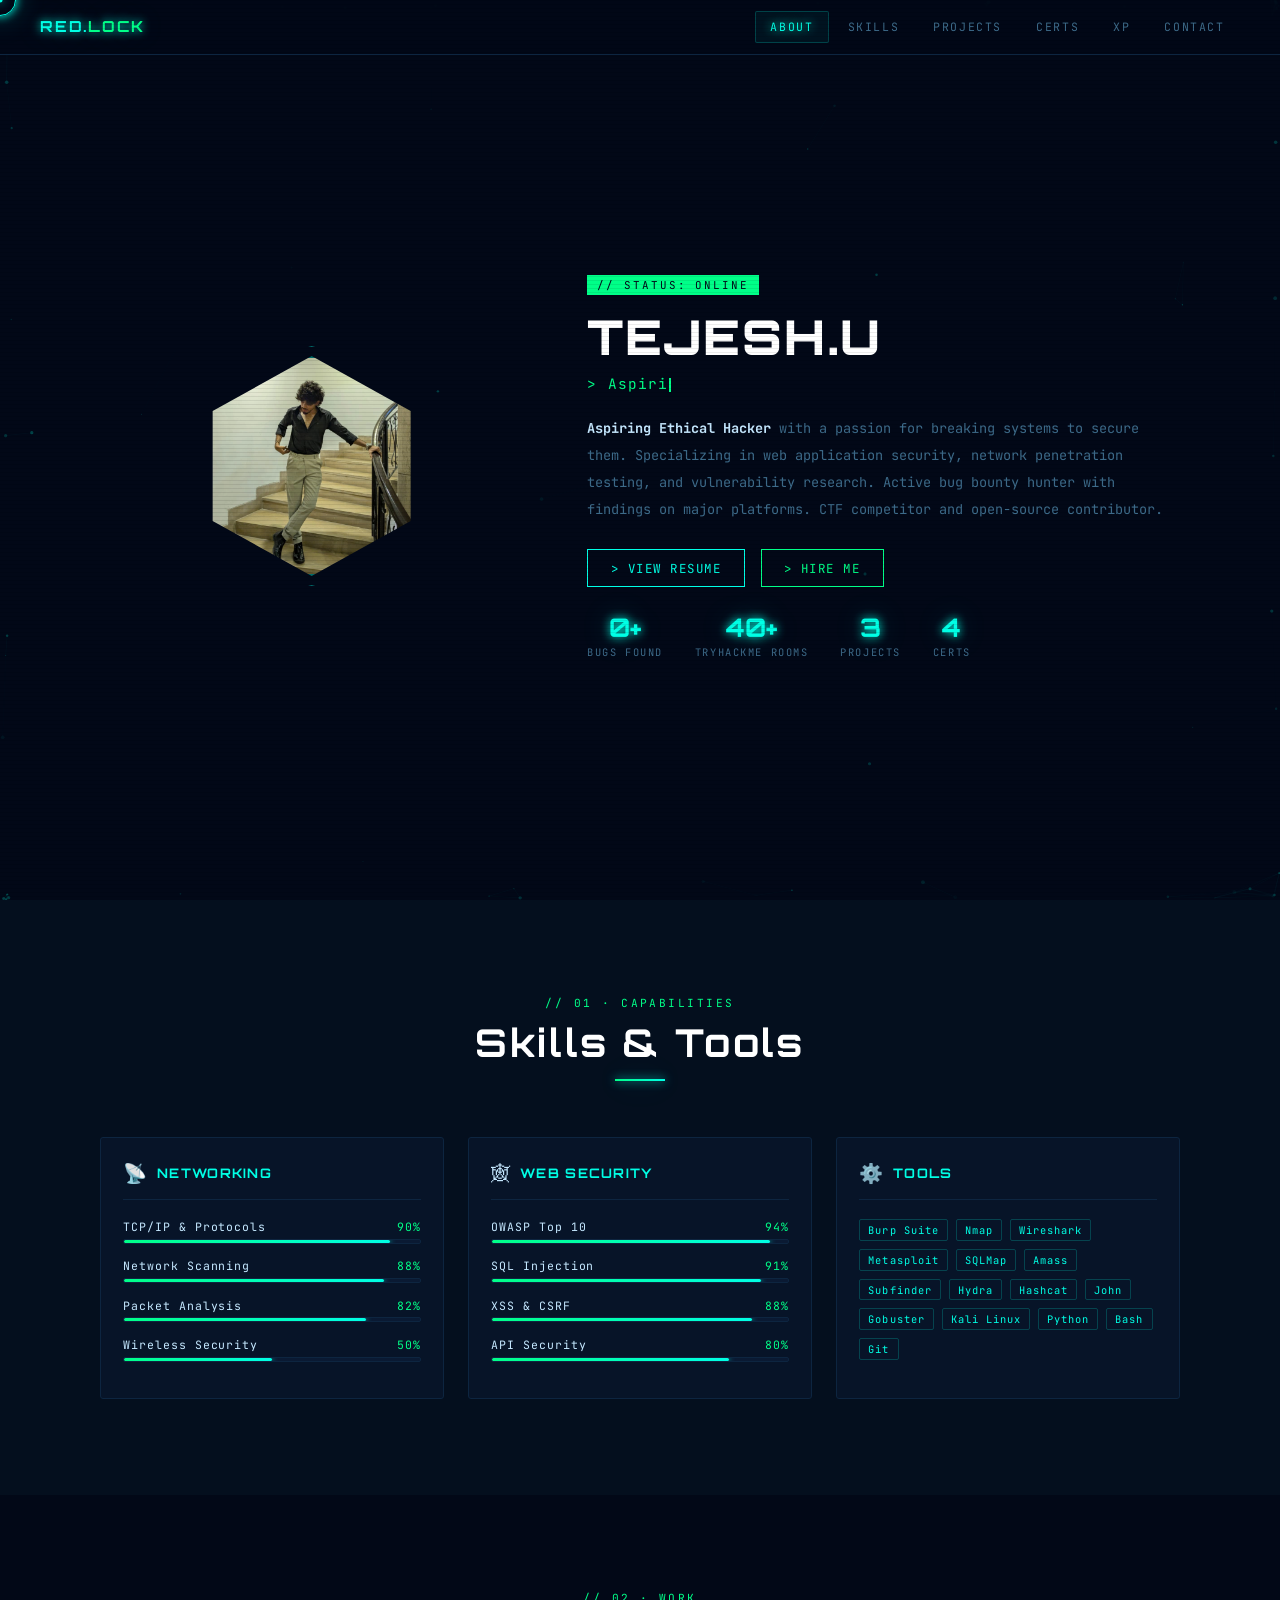
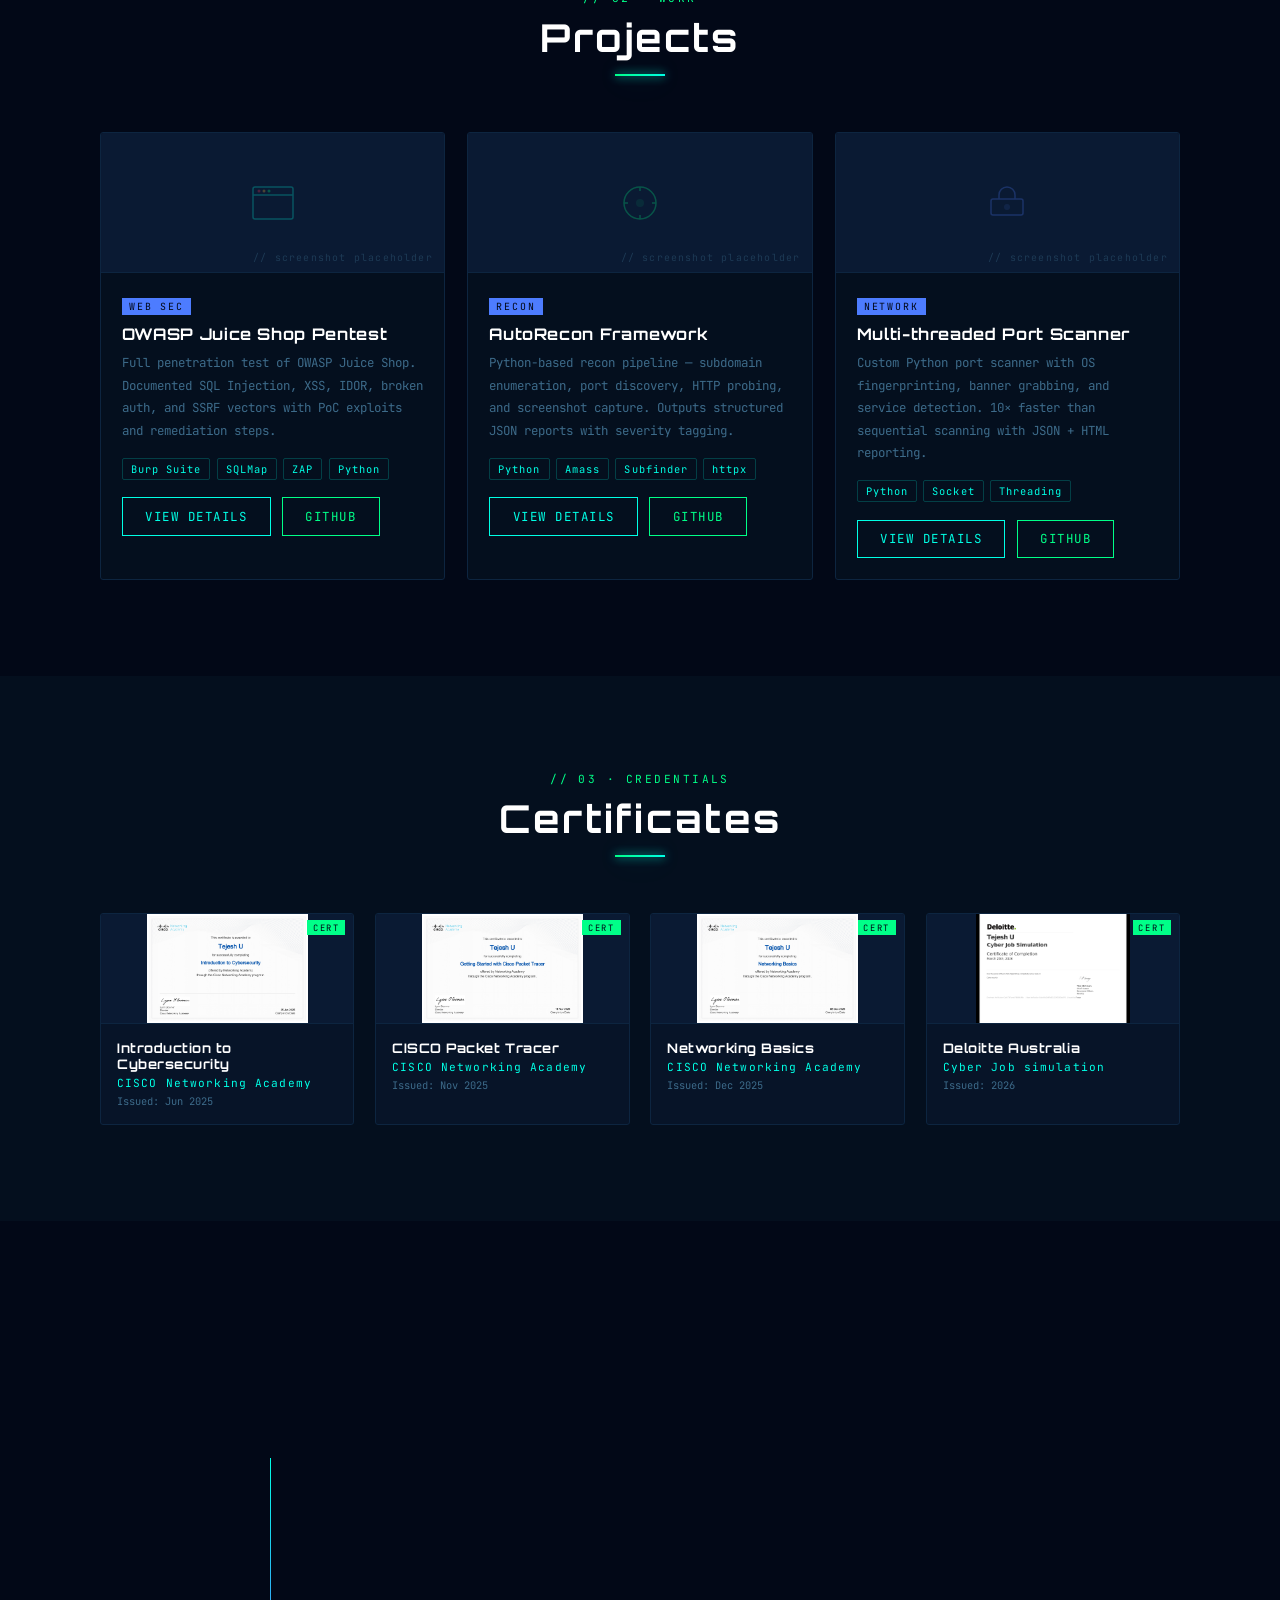
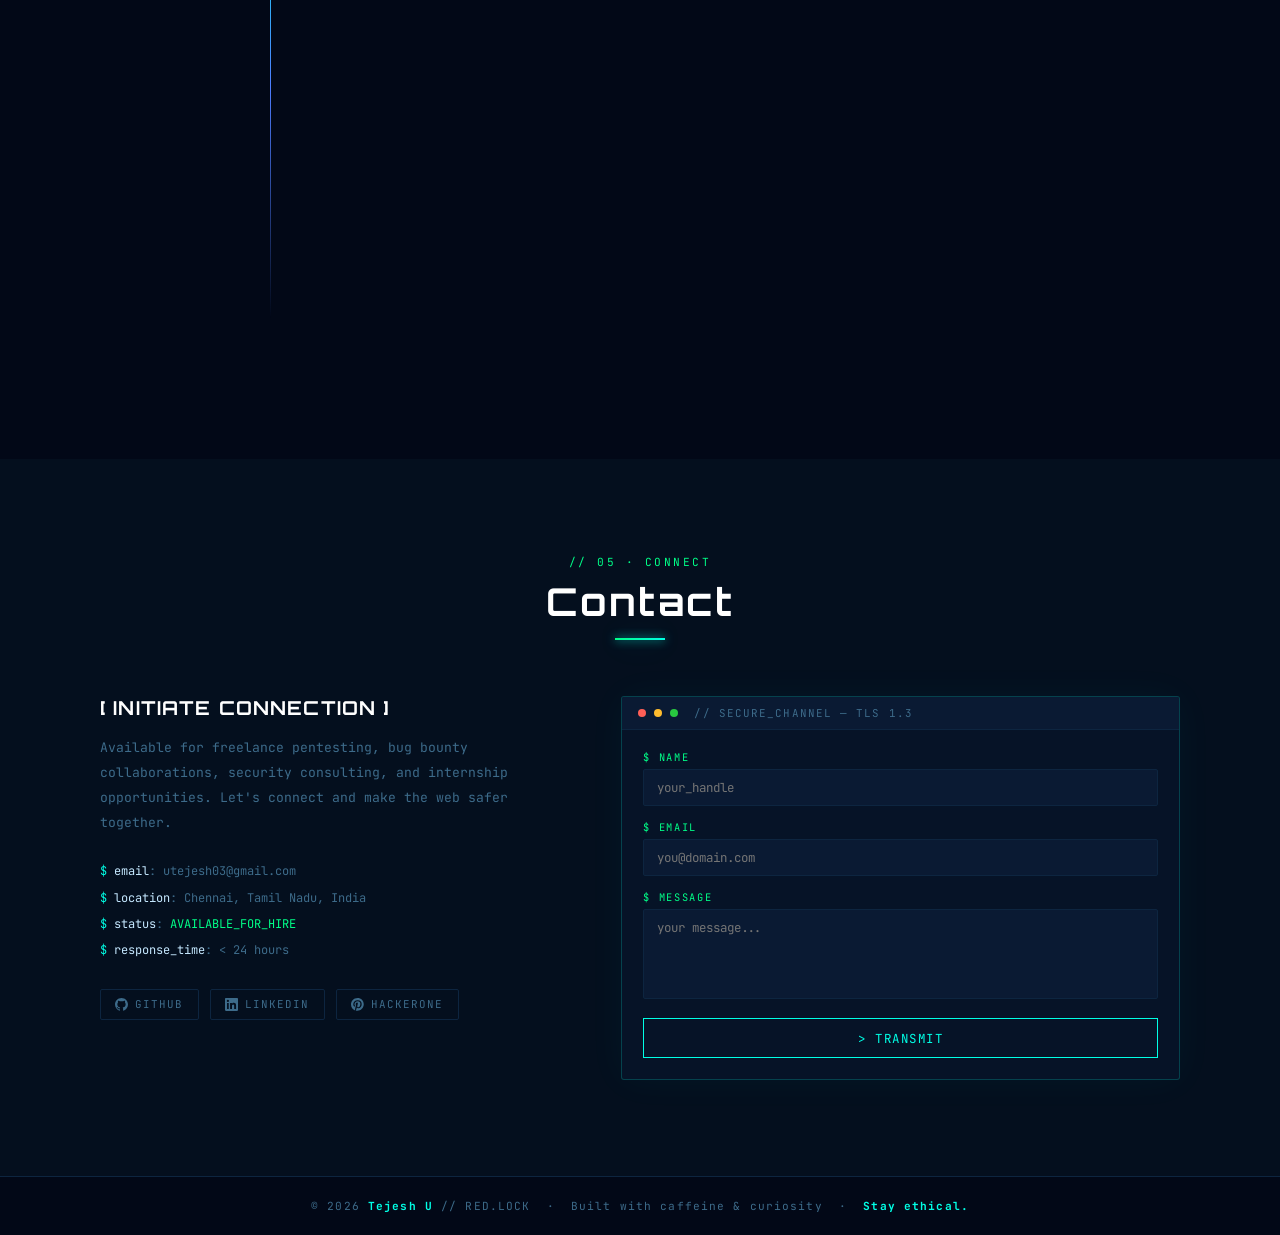
==== index.html @ f6f2e1ef "first commit" ====
<!DOCTYPE html>
<html lang="en">
<head>
<meta charset="UTF-8"/>
<meta name="viewport" content="width=device-width, initial-scale=1.0"/>
<title>RED.LOCK | Portfolio</title>
<link rel="preconnect" href="https://fonts.googleapis.com"/>
<link href="https://fonts.googleapis.com/css2?family=JetBrains+Mono:wght@300;400;500;700&family=Orbitron:wght@400;700;900&display=swap" rel="stylesheet"/>
<!-- Link to external stylesheet -->
<link rel="stylesheet" href="style.css"/>
</head>
<body>

<div id="cursor-ring"></div>
<div id="cursor-dot"></div>


<!-- ─── PARTICLES ─── -->
<canvas id="particles"></canvas>

<!-- ═══════════════════════════════════════════════════════
     NAVBAR
     ═══════════════════════════════════════════════════════ -->
<nav class="navbar" id="navbar">
  <div class="nav-brand">RED.<em>LOCK</em></div>
  <div class="nav-links">
    <a href="#about"      class="nav-a">About</a>
    <a href="#skills"     class="nav-a">Skills</a>
    <a href="#projects"   class="nav-a">Projects</a>
    <a href="#certs"      class="nav-a">Certs</a>
    <a href="#experience" class="nav-a">XP</a>
    <a href="#contact"    class="nav-a">Contact</a>

  </div>
  <button class="hamburger" id="hbg" aria-label="Menu">
    <span></span><span></span><span></span>
  </button>
</nav>
<div class="mobile-nav" id="mob-nav">
  <a href="#about"        onclick="closeMob()">About</a>
  <a href="#skills"       onclick="closeMob()">Skills</a>
  <a href="#projects"     onclick="closeMob()">Projects</a>
  <a href="#certs"        onclick="closeMob()">Certs</a>
  <a href="#experience"   onclick="closeMob()">Experience</a>
  <a href="#contact"      onclick="closeMob()">Contact</a>

</div>

<!-- ═══════════════════════════════════════════════════════
     ABOUT / HERO
     ═══════════════════════════════════════════════════════ -->
<section id="about">
  <div class="container">
    <div class="about-wrap">

      <!-- Profile image -->
      <div class="profile-shell reveal">
        <div class="profile-ring"></div>
        <div class="profile-hex">
          <img src="profile.webp" alt="Profile Image" class="profile-img">
          <svg viewBox="0 0 100 100" fill="none">
            <circle cx="50" cy="34" r="20" fill="#00ffe5" opacity=".2"/>
            <ellipse cx="50" cy="78" rx="30" ry="14" fill="#00ffe5" opacity=".12"/>
            <circle cx="50" cy="34" r="14" fill="#00ffe5" opacity=".3"/>
          </svg>
        </div>
      </div>

      <!-- Text -->
      <div class="about-text reveal" style="transition-delay:.15s">
        <span class="badge">// STATUS: ONLINE</span>
        <h1>TEJESH.U<br/><span class="c"></span></h1>

        <!-- Typing animation -->
        <div class="about-typed">
          &gt;&nbsp;<span id="atyped"></span><span class="typed-cur"></span>
        </div>

        <p class="about-bio">
          <strong>Aspiring Ethical Hacker</strong> with a passion for breaking systems to secure them.
          Specializing in web application security, network penetration testing, and vulnerability research.
          Active bug bounty hunter with findings on major platforms. CTF competitor and open-source contributor.
        </p>

        <div class="about-actions">
         <a href="resume.html"  class="gbtn"><span>&gt; View Resume</span></a>
          <a href="#contact"  class="gbtn g"><span>&gt; Hire Me</span></a>
        </div>

        <div class="stat-row">
          <div class="stat">
            <span class="stat-num">0+</span>
            <span class="stat-lbl">Bugs Found</span>
          </div>
          <div class="stat">
            <span class="stat-num">40+</span>
            <span class="stat-lbl">Tryhackme Rooms</span>
          </div>
          <div class="stat">
            <span class="stat-num">3</span>
            <span class="stat-lbl">Projects</span>
          </div>
          <div class="stat">
            <span class="stat-num">4</span>
            <span class="stat-lbl">Certs</span>
          </div>
        </div>
      </div>

    </div>
  </div>
</section>

<!-- ═══════════════════════════════════════════════════════
     SKILLS
     ═══════════════════════════════════════════════════════ -->
<section id="skills">
  <div class="container">
    <div class="sh reveal">
      <span class="sh-tag">// 01 · capabilities</span>
      <h2 class="sh-title">Skills & Tools</h2>
      <div class="sh-line"></div>
    </div>

    <div class="skills-layout">

      <!-- Networking -->
      <div class="skill-group reveal">
        <div class="sg-head">
          <span class="sg-icon">📡</span>
          <span class="sg-title">Networking</span>
        </div>
        <div class="skill-item">
          <div class="skill-top"><span>TCP/IP & Protocols</span><span>90%</span></div>
          <div class="skill-track"><div class="skill-fill" data-w="90"></div></div>
        </div>
        <div class="skill-item">
          <div class="skill-top"><span>Network Scanning</span><span>88%</span></div>
          <div class="skill-track"><div class="skill-fill" data-w="88"></div></div>
        </div>
        <div class="skill-item">
          <div class="skill-top"><span>Packet Analysis</span><span>82%</span></div>
          <div class="skill-track"><div class="skill-fill" data-w="82"></div></div>
        </div>
        <div class="skill-item">
          <div class="skill-top"><span>Wireless Security</span><span>50%</span></div>
          <div class="skill-track"><div class="skill-fill" data-w="50"></div></div>
        </div>
      </div>

      <!-- Web Security -->
      <div class="skill-group reveal" style="transition-delay:.1s">
        <div class="sg-head">
          <span class="sg-icon">🕸</span>
          <span class="sg-title">Web Security</span>
        </div>
        <div class="skill-item">
          <div class="skill-top"><span>OWASP Top 10</span><span>94%</span></div>
          <div class="skill-track"><div class="skill-fill" data-w="94"></div></div>
        </div>
        <div class="skill-item">
          <div class="skill-top"><span>SQL Injection</span><span>91%</span></div>
          <div class="skill-track"><div class="skill-fill" data-w="91"></div></div>
        </div>
        <div class="skill-item">
          <div class="skill-top"><span>XSS & CSRF</span><span>88%</span></div>
          <div class="skill-track"><div class="skill-fill" data-w="88"></div></div>
        </div>
        <div class="skill-item">
          <div class="skill-top"><span>API Security</span><span>80%</span></div>
          <div class="skill-track"><div class="skill-fill" data-w="80"></div></div>
        </div>
      </div>

      <!-- Tools -->
      <div class="skill-group reveal" style="transition-delay:.2s">
        <div class="sg-head">
          <span class="sg-icon">⚙️</span>
          <span class="sg-title">Tools</span>
        </div>
        <div class="tool-badges">
          <span class="tb">Burp Suite</span>
          <span class="tb">Nmap</span>
          <span class="tb">Wireshark</span>
          <span class="tb">Metasploit</span>
          <span class="tb">SQLMap</span>
          <span class="tb">Amass</span>
          <span class="tb">Subfinder</span>
          <span class="tb">Hydra</span>
          <span class="tb">Hashcat</span>
          <span class="tb">John</span>
          <span class="tb">Gobuster</span>
          <span class="tb">Kali Linux</span>
          <span class="tb">Python</span>
          <span class="tb">Bash</span>
          <span class="tb">Git</span>
        </div>
      </div>

    </div>
  </div>
</section>

<!-- ═══════════════════════════════════════════════════════
     PROJECTS
     ═══════════════════════════════════════════════════════ -->
<section id="projects">
  <div class="container">
    <div class="sh reveal">
      <span class="sh-tag">// 02 · work</span>
      <h2 class="sh-title">Projects</h2>
      <div class="sh-line"></div>
    </div>

    <div class="proj-grid">

      <div class="proj-card reveal">
        <div class="proj-thumb">
          <svg viewBox="0 0 48 48" fill="none"><rect x="4" y="8" width="40" height="32" rx="2" stroke="#00ffe5" stroke-width="1.5"/><path d="M4 16h40" stroke="#00ffe5" stroke-width="1.5"/><circle cx="10" cy="12" r="1.5" fill="#ff3b5c"/><circle cx="15" cy="12" r="1.5" fill="#ffc23e"/><circle cx="20" cy="12" r="1.5" fill="#00ff88"/></svg>
          <span class="proj-thumb-label">// screenshot placeholder</span>
        </div>
        <div class="proj-body">
          <span class="proj-cat">Web Sec</span>
          <div class="proj-name">OWASP Juice Shop Pentest</div>
          <div class="proj-desc">Full penetration test of OWASP Juice Shop. Documented SQL Injection, XSS, IDOR, broken auth, and SSRF vectors with PoC exploits and remediation steps.</div>
          <div class="proj-tools">
            <span class="tb">Burp Suite</span><span class="tb">SQLMap</span>
            <span class="tb">ZAP</span><span class="tb">Python</span>
          </div>
          <div class="proj-foot">
            <a href="#" class="gbtn"><span>View Details</span></a>
            <a href="#" class="gbtn g"><span>GitHub</span></a>
          </div>
        </div>
      </div>

      <div class="proj-card reveal" style="transition-delay:.1s">
        <div class="proj-thumb">
          <svg viewBox="0 0 48 48" fill="none"><circle cx="24" cy="24" r="16" stroke="#00ff88" stroke-width="1.5"/><path d="M24 8v4M24 36v4M8 24h4M36 24h4" stroke="#00ff88" stroke-width="1.5"/><circle cx="24" cy="24" r="4" fill="#00ff88" opacity=".3"/></svg>
          <span class="proj-thumb-label">// screenshot placeholder</span>
        </div>
        <div class="proj-body">
          <span class="proj-cat">Recon</span>
          <div class="proj-name">AutoRecon Framework</div>
          <div class="proj-desc">Python-based recon pipeline — subdomain enumeration, port discovery, HTTP probing, and screenshot capture. Outputs structured JSON reports with severity tagging.</div>
          <div class="proj-tools">
            <span class="tb">Python</span><span class="tb">Amass</span>
            <span class="tb">Subfinder</span><span class="tb">httpx</span>
          </div>
          <div class="proj-foot">
            <a href="#" class="gbtn"><span>View Details</span></a>
            <a href="#" class="gbtn g"><span>GitHub</span></a>
          </div>
        </div>
      </div>

      <div class="proj-card reveal" style="transition-delay:.2s">
        <div class="proj-thumb">
          <svg viewBox="0 0 48 48" fill="none"><rect x="8" y="20" width="32" height="16" rx="2" stroke="#4d7cff" stroke-width="1.5"/><path d="M16 20v-4a8 8 0 0116 0v4" stroke="#4d7cff" stroke-width="1.5"/><circle cx="24" cy="28" r="3" fill="#4d7cff" opacity=".4"/></svg>
          <span class="proj-thumb-label">// screenshot placeholder</span>
        </div>
        <div class="proj-body">
          <span class="proj-cat">Network</span>
          <div class="proj-name">Multi-threaded Port Scanner</div>
          <div class="proj-desc">Custom Python port scanner with OS fingerprinting, banner grabbing, and service detection. 10× faster than sequential scanning with JSON + HTML reporting.</div>
          <div class="proj-tools">
            <span class="tb">Python</span><span class="tb">Socket</span>
            <span class="tb">Threading</span>
          </div>
          <div class="proj-foot">
            <a href="#" class="gbtn"><span>View Details</span></a>
            <a href="#" class="gbtn g"><span>GitHub</span></a>
          </div>
        </div>
      </div>

      

    </div>
  </div>
</section>

<!-- ═══════════════════════════════════════════════════════
     CERTIFICATES
     ═══════════════════════════════════════════════════════ -->
<section id="certs">
  <div class="container">
    <div class="sh reveal">
      <span class="sh-tag">// 03 · credentials</span>
      <h2 class="sh-title">Certificates</h2>
      <div class="sh-line"></div>
    </div>

    <div class="cert-grid">

      <div class="cert-card reveal"  onclick="openCert('cybersecurity.jpg')">
        <div class="cert-img">
            <img src="cybersecurity.jpg" alt="Introduction to Cybersecurity Certificate">
        </div>
        <div class="cert-body">
          <div class="cert-title">Introduction to Cybersecurity</div>
          <div class="cert-issuer">CISCO Networking Academy</div>
          <div class="cert-date">Issued: Jun 2025 </div>
        </div>
      </div>

      <div class="cert-card reveal" style="transition-delay:.2s" onclick="openCert('packetracer.jpg')">
        <div class="cert-img">
            <img src="packetracer.jpg" alt="Cisco packet tracer certificate">
        </div>
        <div class="cert-body">
          <div class="cert-title">CISCO Packet Tracer</div>
          <div class="cert-issuer">CISCO Networking Academy</div>
          <div class="cert-date">Issued: Nov 2025 </div>
        </div>
      </div>

       <div class="cert-card reveal" style="transition-delay:.1s"onclick="openCert('networking-basics.jpg')">
        <div class="cert-img">
        <img src="networking-basics.jpg" alt="Networking Basics Certificate">
        </div>
        <div class="cert-body">
          <div class="cert-title">Networking Basics</div>
          <div class="cert-issuer">CISCO Networking Academy</div>
          <div class="cert-date">Issued: Dec 2025</div>
        </div>
      </div>

      <div class="cert-card reveal" style="transition-delay:.3s" onclick="openCert('deloitte.jpg')">
        <div class="cert-img">
            <img src="deloitte.jpg" alt="Deloitte Australia Certificate">
        </div>
        <div class="cert-body">
          <div class="cert-title">Deloitte Australia</div>
          <div class="cert-issuer">Cyber Job simulation</div>
          <div class="cert-date">Issued: 2026 </div>
        </div>
      </div>

    </div>
  </div>
</section>

<!-- ═══════════════════════════════════════════════════════
     EXPERIENCE
     ═══════════════════════════════════════════════════════ -->
<section id="experience">
  <div class="container">
    <div class="sh reveal">
      <span class="sh-tag">// 04 · history</span>
      <h2 class="sh-title">Experience</h2>
      <div class="sh-line"></div>
    </div>

    <div class="tl">

      
      <div class="tl-item reveal" style="transition-delay:.1s">
        <div class="tl-dot g"></div>
        <div class="tl-meta">
          <span class="tl-date">JUN 2023 — DEC 2023</span>
          <span class="tl-type">Internship</span>
        </div>
        <div class="tl-role">Ethical Hacking Intern</div>
        <span class="tl-org">Edu tantr, Bangalore|Remote </span>
        <div class="tl-desc">Worked with tools like Nmap for network scanning and enumeration. Developed understanding of cybersecurity concepts including vulnerabilities and system security practices.</div>
      </div>

      <div class="tl-item reveal" style="transition-delay:.2s">
        <div class="tl-dot b"></div>
        <div class="tl-meta">
          <span class="tl-type">CTF</span>
        </div>
        <div class="tl-role">CTF consistently </div>
        <span class="tl-org">Pico CTF</span>
        <div class="tl-desc">Completing categories like Web exploitation, Cryptography, Forensics </div>
      </div>


      <div class="tl-item reveal" style="transition-delay:.4s">
        <div class="tl-dot g"></div>
        <div class="tl-meta">
          <span class="tl-type">Tryhackme </span>
        </div>
        <div class="tl-role">Tryhackme Top 15%</div>
        <span class="tl-org">Security Research Lab</span>
        <div class="tl-desc">Practiced tools and techniques such as network scanning, enumeration, and basic web exploitation. Strengthened problem-solving skills through consistent CTF-style challenges and guided learning paths.”</div>
      </div>

    </div>
  </div>
</section>

<!-- ═══════════════════════════════════════════════════════
     CONTACT
     ═══════════════════════════════════════════════════════ -->
<section id="contact">
  <div class="container">
    <div class="sh reveal">
      <span class="sh-tag">// 05 · connect</span>
      <h2 class="sh-title">Contact</h2>
      <div class="sh-line"></div>
    </div>

    <div class="contact-wrap">

      <div class="contact-left reveal">
        <h3>[ INITIATE CONNECTION ]</h3>
        <p>Available for freelance pentesting, bug bounty collaborations, security consulting, and internship opportunities. Let's connect and make the web safer together.</p>

        <div class="contact-meta">
          <span class="k">$</span> <span class="v">email</span>: utejesh03@gmail.com<br/>
          <span class="k">$</span> <span class="v">location</span>: Chennai, Tamil Nadu, India<br/>
          <span class="k">$</span> <span class="v">status</span>: <span style="color:var(--neon2)">AVAILABLE_FOR_HIRE</span><br/>
          <span class="k">$</span> <span class="v">response_time</span>: &lt; 24 hours
        </div>
        
        <div class="social-row">
          <a href="https://github.com/Tejeshu12-08" class="social-btn">
            <svg viewBox="0 0 24 24"><path d="M12 0C5.37 0 0 5.37 0 12c0 5.3 3.44 9.8 8.2 11.38.6.11.82-.26.82-.58 0-.28-.01-1.03-.02-2.03-3.34.73-4.04-1.61-4.04-1.61-.55-1.4-1.34-1.77-1.34-1.77-1.09-.75.08-.73.08-.73 1.2.08 1.84 1.24 1.84 1.24 1.07 1.83 2.8 1.3 3.49 1 .1-.78.42-1.31.76-1.61-2.67-.3-5.47-1.33-5.47-5.93 0-1.31.47-2.38 1.24-3.22-.12-.3-.54-1.52.12-3.18 0 0 1.01-.32 3.3 1.23a11.5 11.5 0 013-.4c1.02.01 2.04.14 3 .4 2.28-1.55 3.29-1.23 3.29-1.23.66 1.66.24 2.88.12 3.18.77.84 1.24 1.91 1.24 3.22 0 4.61-2.81 5.63-5.48 5.92.43.37.81 1.1.81 2.22 0 1.6-.01 2.9-.01 3.29 0 .32.21.7.82.58C20.56 21.8 24 17.3 24 12c0-6.63-5.37-12-12-12z"/></svg>
            GitHub
          </a>
          <a href="https://www.linkedin.com/in/tejesh-u-12080717vba/" class="social-btn">
            <svg viewBox="0 0 24 24"><path d="M20.45 20.45h-3.55v-5.57c0-1.33-.03-3.04-1.85-3.04-1.85 0-2.13 1.45-2.13 2.94v5.67H9.37V9h3.41v1.56h.05c.47-.9 1.63-1.85 3.35-1.85 3.59 0 4.25 2.36 4.25 5.44v6.3zM5.34 7.43a2.06 2.06 0 110-4.12 2.06 2.06 0 010 4.12zM6.9 20.45H3.8V9h3.1v11.45zM22.22 0H1.77C.79 0 0 .77 0 1.72v20.56C0 23.23.79 24 1.77 24h20.45c.98 0 1.78-.77 1.78-1.72V1.72C24 .77 23.2 0 22.22 0z"/></svg>
            LinkedIn
          </a>
          <a href="#" class="social-btn">
            <svg viewBox="0 0 24 24"><path d="M12 0C5.37 0 0 5.37 0 12c0 5.08 3.16 9.43 7.63 11.19-.11-.93-.2-2.36.04-3.37.22-.92 1.49-6.31 1.49-6.31s-.38-.76-.38-1.89c0-1.77 1.03-3.09 2.3-3.09 1.09 0 1.61.82 1.61 1.8 0 1.1-.7 2.74-1.06 4.26-.3 1.27.63 2.31 1.88 2.31 2.26 0 3.78-2.91 3.78-6.35 0-2.62-1.77-4.58-4.97-4.58-3.62 0-5.88 2.7-5.88 5.72 0 1.04.3 1.77.77 2.33.22.26.25.36.17.66-.06.21-.18.73-.24.93-.08.3-.31.4-.57.29-1.61-.66-2.36-2.43-2.36-4.41 0-3.27 2.76-7.2 8.25-7.2 4.41 0 7.32 3.2 7.32 6.64 0 4.55-2.52 7.96-6.22 7.96-1.24 0-2.41-.67-2.81-1.42l-.78 2.99c-.24.91-.72 1.82-1.15 2.54.87.26 1.78.4 2.73.4 6.63 0 12-5.37 12-12S18.63 0 12 0z"/></svg>
            HackerOne
          </a>
        </div>
      </div>

      <!-- Contact form -->
      <div class="cf reveal" style="transition-delay:.15s">
        <div class="cf-head">
          <div class="cf-dot" style="background:#ff5f57"></div>
          <div class="cf-dot" style="background:#febc2e"></div>
          <div class="cf-dot" style="background:#28c840"></div>
          <span style="margin-left:.5rem">// SECURE_CHANNEL — TLS 1.3</span>
        </div>
        <form class="cf-body" id="contact-form" action="https://formspree.io/f/xvzdgoaj" method="POST">
          <input type="text" name="_gotcha" style="display:none">
          <div class="cf-group">
            <label class="cf-label">NAME</label>
            <input class="cf-input" type="text" name="name" placeholder="your_handle" required>
          </div>
          <div class="cf-group">
            <label class="cf-label">EMAIL</label>
            <input class="cf-input" type="email" name="email" placeholder="you@domain.com" required>
          </div>
          <div class="cf-group">
            <label class="cf-label">MESSAGE</label>
            <textarea class="cf-area" name="message" placeholder="your message..." required></textarea>
          </div>
         <button class="cf-btn" type="submit">
  <span>&gt; TRANSMIT</span>
</button>
</form>
          </button>
        </div>
      </div>

    </div>
  </div>
</section>
<div id="certModal" class="modal">

  <!-- Close button -->
  <span class="close" onclick="closeCert()">&times;</span>

  <!-- IMAGE instead of iframe -->
  <img id="certImage">

</div>

<!-- ═══════════════════════════════════════════════════════
     FOOTER
     ═══════════════════════════════════════════════════════ -->
<footer>
  <p>&copy; <span id="yr"></span> <strong>Tejesh U</strong> // RED.LOCK &nbsp;·&nbsp; Built with caffeine &amp; curiosity &nbsp;·&nbsp; <strong>Stay ethical.</strong></p>
</footer>

<a href="#about" class="btt" id="btt" aria-label="Back to top">↑</a>

<!-- ═══════════════════════════════════════════════════════
     SCRIPTS
     ═══════════════════════════════════════════════════════ -->
<script>


const form = document.getElementById("contact-form");
const btn = document.querySelector(".cf-btn span");

form.addEventListener("submit", async (e) => {
  e.preventDefault();

  btn.textContent = "> SENDING...";

  const data = new FormData(form);

  const res = await fetch(form.action, {
    method: "POST",
    body: data,
    headers: { "Accept": "application/json" }
  });

  if (res.ok) {
    btn.textContent = "> DELIVERED ✓";
    form.reset();

    setTimeout(() => {
      btn.textContent = "> TRANSMIT";
    }, 2000);
  } else {
    btn.textContent = "> ERROR!";
  }
});


  window.onclick = function(e) {
  let modal = document.getElementById("certModal");

  if (e.target === modal) {
    closeCert();
  }
}
function openCert(file) {
  document.getElementById("certModal").style.display = "block";
  document.getElementById("certImage").src = file;
}

function closeCert() {
  document.getElementById("certModal").style.display = "none";
  document.getElementById("certImage").src = "";
}


/* ───────────────────────────────────────────────────────
   CUSTOM CURSOR
   ─────────────────────────────────────────────────────── */
(function(){
  const ring = document.getElementById('cursor-ring');
  const dot  = document.getElementById('cursor-dot');
  let rx=0,ry=0,mx=0,my=0;

  document.addEventListener('mousemove',e=>{ mx=e.clientX; my=e.clientY;
    dot.style.left=mx+'px'; dot.style.top=my+'px';
  });

  function lerp(a,b,t){ return a+(b-a)*t }
  function loop(){
    rx=lerp(rx,mx,0.12); ry=lerp(ry,my,0.12);
    ring.style.left=rx+'px'; ring.style.top=ry+'px';
    requestAnimationFrame(loop);
  }
  loop();

  document.querySelectorAll('a,button,.proj-card,.skill-group,.tool-card,.cert-card').forEach(el=>{
    el.addEventListener('mouseenter',()=>document.body.classList.add('cursor-hover'));
    el.addEventListener('mouseleave',()=>document.body.classList.remove('cursor-hover'));
  });
})();

/* ───────────────────────────────────────────────────────
   PARTICLES CANVAS
   ─────────────────────────────────────────────────────── */
(function(){
  const c   = document.getElementById('particles');
  const ctx = c.getContext('2d');
  let W,H,pts=[];

  function resize(){ W=c.width=innerWidth; H=c.height=innerHeight; }
  resize(); window.addEventListener('resize',resize);

  for(let i=0;i<80;i++){
    pts.push({
      x:Math.random()*2000, y:Math.random()*2000,
      vx:(Math.random()-.5)*.3, vy:(Math.random()-.5)*.3,
      r:Math.random()*1.5+.5,
      a:Math.random()
    });
  }

  function draw(){
    ctx.clearRect(0,0,W,H);
    pts.forEach(p=>{
      p.x+=p.vx; p.y+=p.vy;
      if(p.x<0)p.x=W; if(p.x>W)p.x=0;
      if(p.y<0)p.y=H; if(p.y>H)p.y=0;
      ctx.beginPath();
      ctx.arc(p.x,p.y,p.r,0,Math.PI*2);
      ctx.fillStyle=`rgba(0,255,229,${p.a*.5})`;
      ctx.fill();
    });
    // connect nearby particles
    for(let i=0;i<pts.length;i++){
      for(let j=i+1;j<pts.length;j++){
        const dx=pts[i].x-pts[j].x, dy=pts[i].y-pts[j].y;
        const d=Math.sqrt(dx*dx+dy*dy);
        if(d<120){
          ctx.beginPath();
          ctx.moveTo(pts[i].x,pts[i].y);
          ctx.lineTo(pts[j].x,pts[j].y);
          ctx.strokeStyle=`rgba(0,255,229,${(.12*(1-d/120))})`;
          ctx.lineWidth=.5;
          ctx.stroke();
        }
      }
    }
    requestAnimationFrame(draw);
  }
  draw();
})();

/* ───────────────────────────────────────────────────────
   ABOUT TYPING ANIMATION
   ─────────────────────────────────────────────────────── */
(function(){
  const el = document.getElementById('atyped');
  const words = [
    'Aspiring Ethical Hacker',
    'Breaking Systems to Secure Them',
    'Bug Bounty Hunter',
    'CTF Competitor',
    'Security Researcher',
  ];
  let wi=0,ci=0,del=false;
  function tick(){
    const w=words[wi];
    el.textContent = del ? w.slice(0,--ci) : w.slice(0,++ci);
    if(!del && ci===w.length){ del=true; setTimeout(tick,1800); return }
    if(del && ci===0){ del=false; wi=(wi+1)%words.length }
    setTimeout(tick, del?55:90);
  }
  setTimeout(tick,1200);
})();

/* ───────────────────────────────────────────────────────
   SCROLL REVEAL
   ─────────────────────────────────────────────────────── */
(function(){
  const els=document.querySelectorAll('.reveal');
  const ob=new IntersectionObserver(entries=>{
    entries.forEach(e=>{ if(e.isIntersecting){ e.target.classList.add('vis'); ob.unobserve(e.target) } });
  },{threshold:.1});
  els.forEach(el=>ob.observe(el));
})();

/* ───────────────────────────────────────────────────────
   SKILL BAR FILL
   ─────────────────────────────────────────────────────── */
(function(){
  const fills=document.querySelectorAll('.skill-fill');
  const ob=new IntersectionObserver(entries=>{
    entries.forEach(e=>{ if(e.isIntersecting){ e.target.style.width=e.target.dataset.w+'%'; ob.unobserve(e.target) } });
  },{threshold:.3});
  fills.forEach(f=>ob.observe(f));
})();

/* ───────────────────────────────────────────────────────
   ACTIVE NAV HIGHLIGHT
   ─────────────────────────────────────────────────────── */
(function(){
  const sections=document.querySelectorAll('section[id]');
  const navAs=document.querySelectorAll('.nav-a');
  const ob=new IntersectionObserver(entries=>{
    entries.forEach(e=>{
      if(e.isIntersecting){
        navAs.forEach(a=>a.classList.remove('active'));
        const active=document.querySelector(`.nav-a[href="#${e.target.id}"]`);
        if(active) active.classList.add('active');
      }
    });
  },{threshold:.4});
  sections.forEach(s=>ob.observe(s));
})();



/* ───────────────────────────────────────────────────────
   BACK TO TOP
   ─────────────────────────────────────────────────────── */
const btt=document.getElementById('btt');
window.addEventListener('scroll',()=>btt.classList.toggle('vis',scrollY>400));

/* ───────────────────────────────────────────────────────
   HAMBURGER
   ─────────────────────────────────────────────────────── */
function closeMob(){
  document.getElementById('hbg').classList.remove('open');
  document.getElementById('mob-nav').classList.remove('open');
}
document.getElementById('hbg').addEventListener('click',function(){
  this.classList.toggle('open');
  document.getElementById('mob-nav').classList.toggle('open');
});

/* ───────────────────────────────────────────────────────
   FOOTER YEAR
   ─────────────────────────────────────────────────────── */
document.getElementById('yr').textContent=new Date().getFullYear();

/* ───────────────────────────────────────────────────────
   CONTACT FORM
   ─────────────────────────────────────────────────────── */
(function(){
  const btn=document.getElementById('cf-submit');
  const txt=document.getElementById('cf-btn-txt');
  btn.addEventListener('click',()=>{
    txt.textContent='> ENCRYPTING...';
    setTimeout(()=>txt.textContent='> TRANSMITTING...',700);
    setTimeout(()=>{
      txt.textContent='> DELIVERED ✓';
      btn.style.cssText='color:#000;background:var(--neon2);border-color:var(--neon2)';
    },1500);
    setTimeout(()=>{
      txt.textContent='> TRANSMIT';
      btn.style.cssText='';
      ['cf-name','cf-email','cf-msg'].forEach(id=>document.getElementById(id).value='');
    },3200);
  });
})();


</script>
</body>
</html>
---- style.css ----
/* ═══════════════════════════════════════════════════════════
   DESIGN TOKENS
   ═══════════════════════════════════════════════════════════ */
:root{
  /* Core palette - deep blue midnight theme */
  --bg:        #020817;
  --bg2:       #040f1e;
  --bg3:       #071428;
  --bg4:       #0a1a33;
  --panel:     rgba(7,20,40,0.9);

  /* Neon accents */
  --neon:      #00ffe5;      /* primary cyan */
  --neon2:     #00ff88;      /* secondary green */
  --neon3:     #4d7cff;      /* blue accent */
  --neon-dim:  #00ffe566;
  --red:       #ff3b5c;
  --amber:     #ffc23e;

  /* Text */
  --tx:        #c5e8ff;
  --tx-dim:    #3d6b8a;
  --tx-muted:  #1d3a55;

  /* Borders */
  --b:         #0d2540;
  --b-bright:  #00ffe533;
  --b-glow:    #00ffe566;

  /* Glow effects */
  --glow-c:    0 0 10px #00ffe5, 0 0 30px #00ffe544;
  --glow-g:    0 0 10px #00ff88, 0 0 30px #00ff8844;
  --glow-b:    0 0 10px #4d7cff, 0 0 30px #4d7cff44;
  --glow-r:    0 0 10px #ff3b5c, 0 0 30px #ff3b5c44;

  /* Typography */
  --mono: 'JetBrains Mono', monospace;
  --orb:  'Orbitron', sans-serif;

  --ease: cubic-bezier(.4,0,.2,1);
  --t:    0.3s;
}

/* ═══════════════════════════════════════════════════════════
   RESET
   ═══════════════════════════════════════════════════════════ */
*,*::before,*::after{ box-sizing:border-box; margin:0; padding:0 }
html{ scroll-behavior:smooth; font-size:16px }
body{
  background:var(--bg);
  color:var(--tx);
  font-family:var(--mono);
  overflow-x:hidden;
  cursor:none; /* custom cursor */
}
::selection{ background:var(--neon); color:#000 }
a{ color:var(--neon); text-decoration:none }
ul{ list-style:none }
button{ font-family:var(--mono); cursor:none }
input,textarea{ font-family:var(--mono) }

/* scrollbar */
::-webkit-scrollbar{ width:4px }
::-webkit-scrollbar-track{ background:var(--bg) }
::-webkit-scrollbar-thumb{ background:var(--neon-dim); border-radius:2px }

/* scan lines */
body::before{
  content:'';
  position:fixed; inset:0;
  background:repeating-linear-gradient(
    0deg, transparent, transparent 3px,
    rgba(0,0,0,.08) 3px, rgba(0,0,0,.08) 4px
  );
  pointer-events:none; z-index:9997;
}

/* ═══════════════════════════════════════════════════════════
   CUSTOM CURSOR
   ═══════════════════════════════════════════════════════════ */
#cursor-ring{
  position:fixed; top:0; left:0;
  width:32px; height:32px;
  border:1.5px solid var(--neon);
  border-radius:50%;
  pointer-events:none;
  z-index:9999;
  transform:translate(-50%,-50%);
  transition:width .2s, height .2s, border-color .2s, opacity .2s;
  box-shadow:var(--glow-c);
}
#cursor-dot{
  position:fixed; top:0; left:0;
  width:5px; height:5px;
  background:var(--neon);
  border-radius:50%;
  pointer-events:none;
  z-index:10000;
  transform:translate(-50%,-50%);
  box-shadow:var(--glow-c);
}
body.cursor-hover #cursor-ring{
  width:48px; height:48px;
  border-color:var(--neon2);
  box-shadow:var(--glow-g);
}

/* ═══════════════════════════════════════════════════════════
   BOOT LOADER SCREEN
   ═══════════════════════════════════════════════════════════ */
#boot{
  position:fixed; inset:0;
  background:var(--bg);
  z-index:9990;
  display:flex; flex-direction:column;
  align-items:center; justify-content:center;
  gap:1.5rem;
  transition:opacity .8s ease, visibility .8s ease;
}
#boot.hidden{ opacity:0; visibility:hidden; pointer-events:none }

.boot-logo{
  font-family:var(--orb);
  font-size:clamp(1.4rem,4vw,2.6rem);
  font-weight:900;
  color:var(--neon);
  text-shadow:var(--glow-c);
  letter-spacing:.15em;
}
.boot-lines{
  font-size:.78rem;
  color:var(--tx-dim);
  letter-spacing:.1em;
  line-height:1.9;
  text-align:left;
  width:min(400px,90vw);
}
.boot-lines span{ color:var(--neon2) }
.boot-bar-wrap{
  width:min(400px,90vw);
  height:4px;
  background:var(--bg4);
  border-radius:2px;
  overflow:hidden;
  border:1px solid var(--b);
}
.boot-bar-fill{
  height:100%;
  background:linear-gradient(90deg,var(--neon2),var(--neon));
  border-radius:2px;
  width:0;
  transition:width 2s var(--ease);
  box-shadow:0 0 8px var(--neon);
}
.boot-pct{
  font-size:.72rem;
  color:var(--neon);
  letter-spacing:.15em;
  text-align:right;
  width:min(400px,90vw);
}

/* ═══════════════════════════════════════════════════════════
   PARTICLE CANVAS
   ═══════════════════════════════════════════════════════════ */
#particles{
  position:fixed; inset:0;
  pointer-events:none; z-index:0;
  opacity:.5;
}

/* ═══════════════════════════════════════════════════════════
   NAVBAR
   ═══════════════════════════════════════════════════════════ */
.navbar{
  position:fixed; top:0; left:0; right:0;
  z-index:1000;
  display:flex; align-items:center; justify-content:space-between;
  padding:.7rem 2.5rem;
  background:rgba(2,8,23,.9);
  border-bottom:1px solid var(--b);
  backdrop-filter:blur(16px);
  -webkit-backdrop-filter:blur(16px);
}
.nav-brand{
  font-family:var(--orb);
  font-size:.95rem;
  font-weight:700;
  color:var(--neon);
  text-shadow:var(--glow-c);
  letter-spacing:.12em;
}
.nav-brand em{ color:var(--neon2); font-style:normal }

.nav-links{ display:flex; gap:.2rem; align-items:center }
.nav-links a{
  font-size:.72rem;
  letter-spacing:.14em;
  text-transform:uppercase;
  color:var(--tx-dim);
  padding:.45rem .9rem;
  border:1px solid transparent;
  border-radius:2px;
  transition:color var(--t), border-color var(--t), text-shadow var(--t), background var(--t);
  position:relative;
}
.nav-links a.active,
.nav-links a:hover{
  color:var(--neon);
  border-color:var(--b-bright);
  background:rgba(0,255,229,.05);
  text-shadow:var(--glow-c);
}

.hamburger{
  display:none; flex-direction:column; gap:5px;
  background:none; border:none; padding:4px;
}
.hamburger span{
  display:block; width:22px; height:1.5px;
  background:var(--neon); border-radius:1px;
  transition:var(--t);
}
.hamburger.open span:nth-child(1){ transform:translateY(6.5px) rotate(45deg) }
.hamburger.open span:nth-child(2){ opacity:0 }
.hamburger.open span:nth-child(3){ transform:translateY(-6.5px) rotate(-45deg) }

.mobile-nav{
  display:none;
  position:fixed; top:53px; left:0; right:0;
  background:rgba(2,8,23,.97);
  border-bottom:1px solid var(--b);
  z-index:999; padding:1.2rem 2rem;
  flex-direction:column; gap:1rem;
}
.mobile-nav.open{ display:flex }
.mobile-nav a{
  font-size:.8rem; letter-spacing:.14em; text-transform:uppercase;
  color:var(--tx-dim); transition:color var(--t);
}
.mobile-nav a:hover{ color:var(--neon) }

/* ═══════════════════════════════════════════════════════════
   LAYOUT
   ═══════════════════════════════════════════════════════════ */
section{ position:relative; z-index:1; padding:6rem 2rem }
.container{ max-width:1080px; margin:0 auto }

/* section header */
.sh{ text-align:center; margin-bottom:3.5rem }
.sh-tag{
  font-size:.7rem; letter-spacing:.22em; text-transform:uppercase;
  color:var(--neon2); display:block; margin-bottom:.5rem;
}
.sh-title{
  font-family:var(--orb);
  font-size:clamp(1.6rem,4vw,2.4rem);
  font-weight:700;
  color:#fff;
  letter-spacing:.06em;
}
.sh-line{
  width:50px; height:2px; margin:.8rem auto 0;
  background:linear-gradient(90deg,var(--neon2),var(--neon));
  box-shadow:var(--glow-c);
}

/* scroll reveal */
.reveal{
  opacity:0; transform:translateY(28px);
  transition:opacity .7s var(--ease), transform .7s var(--ease);
}
.reveal.vis{ opacity:1; transform:none }

/* ═══════════════════════════════════════════════════════════
   GLOW BUTTON
   ═══════════════════════════════════════════════════════════ */
.gbtn{
  display:inline-flex; align-items:center; gap:.5rem;
  font-size:.78rem; letter-spacing:.12em; text-transform:uppercase;
  color:var(--neon); border:1px solid var(--neon);
  padding:.6rem 1.4rem; background:transparent;
  position:relative; overflow:hidden;
  transition:color .3s, box-shadow .3s;
}
.gbtn::before{
  content:''; position:absolute; inset:0;
  background:var(--neon); transform:scaleX(0);
  transform-origin:left; transition:transform .35s var(--ease); z-index:0;
}
.gbtn:hover{ color:#000; box-shadow:var(--glow-c) }
.gbtn:hover::before{ transform:scaleX(1) }
.gbtn span{ position:relative; z-index:1 }
.gbtn.g{ color:var(--neon2); border-color:var(--neon2) }
.gbtn.g::before{ background:var(--neon2) }
.gbtn.g:hover{ box-shadow:var(--glow-g) }

/* ═══════════════════════════════════════════════════════════
   HERO / ABOUT
   ═══════════════════════════════════════════════════════════ */
#about{
  min-height:100vh;
  display:flex; align-items:center;
  padding:6rem 2rem 4rem;
}
.about-wrap{
  display:grid;
  grid-template-columns:1fr 1.4fr;
  gap:4rem;
  align-items:center;

}
.profile-hex {
  width: 200px;   /* adjust size */
  height: 200px;  /* adjust size */
  overflow: hidden;
}

.profile-img {
  width: 100%;
  height: 100%;
  object-fit: cover;
  object-position: 35% center; /* adjust if needed */
  display: block;
}
/* Profile image placeholder */
.profile-shell{
  position:relative;
  display:flex; align-items:center; justify-content:center;
}
.profile-hex{
  width:220px; height:220px;
  position:relative;
  clip-path:polygon(50% 0%,95% 25%,95% 75%,50% 100%,5% 75%,5% 25%);
  
  border:2px solid var(--neon-dim);
  display:flex; align-items:center; justify-content:center;
  box-shadow:0 0 40px #00ffe522;
  overflow:hidden;
}
.profile-hex svg{ width:100px; height:100px; opacity:.5 }
.profile-hex svg {
  display: none;
}
.profile-ring{
  position:absolute; inset:-10px;
  clip-path:polygon(50% 0%,96% 24%,96% 76%,50% 100%,4% 76%,4% 24%);
  border:1px solid var(--neon-dim);
  animation:hex-spin 12s linear infinite;
  pointer-events:none;
}
@keyframes hex-spin{
  0%{ filter:hue-rotate(0deg) }
  100%{ filter:hue-rotate(360deg) } 
}
.profile-scan{
  position:absolute; inset:0;
  background:linear-gradient(180deg,transparent 45%,rgba(0,255,229,.12) 50%,transparent 55%);
  animation:scan 3s ease-in-out infinite;
}
@keyframes scan{
  0%,100%{ transform:translateY(-80%) }
  50%{ transform:translateY(80%) }
}

/* About text */
.about-text .badge{
  font-size:.68rem; letter-spacing:.18em; text-transform:uppercase;
  color:var(--bg); background:var(--neon2); padding:.2rem .6rem;
  display:inline-block; margin-bottom:1rem;
}
.about-text h1{
  font-family:var(--orb);
  font-size:clamp(1.8rem,4vw,3rem);
  font-weight:900; color:#fff; letter-spacing:.04em;
  line-height:1.1; margin-bottom:.6rem;
}
.about-text h1 .c{ color:var(--neon); text-shadow:var(--glow-c) }

.about-typed{
  font-size:.9rem; color:var(--neon2);
  letter-spacing:.08em; margin-bottom:1.2rem;
  min-height:1.5em;
}
.typed-cur{
  display:inline-block; width:2px; height:1em;
  background:var(--neon2); vertical-align:middle;
  animation:blink .7s step-end infinite;
}
@keyframes blink{ 0%,100%{opacity:1} 50%{opacity:0} }

.about-bio{
  font-size:.85rem; line-height:2;
  color:var(--tx-dim); margin-bottom:1.6rem;
}
.about-bio strong{ color:var(--tx) }

.about-actions{ display:flex; gap:1rem; flex-wrap:wrap }

/* stats row */
.stat-row{
  display:flex; gap:2rem; margin-top:1.5rem;
  flex-wrap:wrap;
}
.stat{ text-align:center }
.stat-num{
  font-family:var(--orb); font-size:1.6rem; font-weight:700;
  color:var(--neon); text-shadow:var(--glow-c);
  display:block;
}
.stat-lbl{
  font-size:.65rem; letter-spacing:.15em; text-transform:uppercase;
  color:var(--tx-dim); display:block; margin-top:.1rem;
}

/* ═══════════════════════════════════════════════════════════
   SKILLS
   ═══════════════════════════════════════════════════════════ */
#skills{ background:var(--bg2) }

.skills-layout{
  display:grid;
  grid-template-columns:repeat(3,1fr);
  gap:1.5rem;
}
.skill-group{
  border:1px solid var(--b);
  background:var(--bg3);
  border-radius:3px;
  padding:1.4rem;
  transition:border-color var(--t), box-shadow var(--t);
}
.skill-group:hover{
  border-color:var(--neon);
  box-shadow:0 0 24px #00ffe511;
}
.sg-head{
  display:flex; align-items:center; gap:.6rem;
  margin-bottom:1.2rem; padding-bottom:.8rem;
  border-bottom:1px solid var(--b);
}
.sg-icon{ font-size:1.2rem }
.sg-title{
  font-family:var(--orb); font-size:.82rem; font-weight:700;
  color:var(--neon); letter-spacing:.1em; text-transform:uppercase;
}

.skill-item{ margin-bottom:.9rem }
.skill-top{
  display:flex; justify-content:space-between;
  font-size:.72rem; letter-spacing:.08em; margin-bottom:.3rem;
}
.skill-top span:first-child{ color:var(--tx) }
.skill-top span:last-child{ color:var(--neon2) }
.skill-track{
  width:100%; height:5px;
  background:var(--bg4); border-radius:2px;
  overflow:hidden; border:1px solid var(--b);
}
.skill-fill{
  height:100%; width:0;
  background:linear-gradient(90deg,var(--neon2),var(--neon));
  border-radius:2px;
  box-shadow:0 0 6px var(--neon);
  transition:width 1.4s var(--ease);
}

/* tool badges */
.tool-badges{ display:flex; flex-wrap:wrap; gap:.5rem; margin-top:.4rem }
.tb{
  font-size:.65rem; letter-spacing:.1em;
  color:var(--neon); border:1px solid var(--b-bright);
  padding:.18rem .5rem; border-radius:2px;
  transition:background var(--t), box-shadow var(--t);
}
.tb:hover{ background:rgba(0,255,229,.1); box-shadow:var(--glow-c) }

/* ═══════════════════════════════════════════════════════════
   PROJECTS
   ═══════════════════════════════════════════════════════════ */
#projects{}
.proj-grid{
  display:grid;
  grid-template-columns:repeat(auto-fill,minmax(310px,1fr));
  gap:1.4rem;
}
.proj-card{
  border:1px solid var(--b);
  background:var(--bg2);
  border-radius:3px;
  overflow:hidden;
  position:relative;
  transition:border-color var(--t), box-shadow var(--t), transform var(--t);
}
/* glitch stripe on top */
.proj-card::before{
  content:'';
  position:absolute; top:0; left:0; right:0; height:2px;
  background:linear-gradient(90deg,var(--neon2),var(--neon),var(--neon3));
  transform:scaleX(0); transform-origin:left;
  transition:transform .4s var(--ease);
}
.proj-card:hover{
  border-color:var(--neon);
  box-shadow:0 0 28px #00ffe51a, 0 8px 32px rgba(0,0,0,.4);
  transform:translateY(-5px);
}
.proj-card:hover::before{ transform:scaleX(1) }

/* screenshot area */
.proj-thumb{
  width:100%; height:140px;
  background:var(--bg4);
  display:flex; align-items:center; justify-content:center;
  border-bottom:1px solid var(--b);
  position:relative; overflow:hidden;
}
.proj-thumb svg{ width:48px; height:48px; opacity:.25 }
.proj-thumb-label{
  position:absolute; bottom:.5rem; right:.7rem;
  font-size:.62rem; letter-spacing:.12em;
  color:var(--tx-muted);
}
/* scan on hover */
.proj-card:hover .proj-thumb::after{
  content:'';
  position:absolute; inset:0;
  background:repeating-linear-gradient(
    0deg, rgba(0,255,229,.04) 0px,
    rgba(0,255,229,.04) 1px, transparent 1px, transparent 3px
  );
  animation:none;
}

.proj-body{ padding:1.3rem }
.proj-cat{
  font-size:.62rem; letter-spacing:.18em; text-transform:uppercase;
  color:var(--bg); background:var(--neon3); padding:.1rem .45rem;
  display:inline-block; margin-bottom:.6rem;
}
.proj-name{
  font-family:var(--orb); font-size:1rem; font-weight:700;
  color:#fff; margin-bottom:.5rem; letter-spacing:.04em;
}
.proj-desc{
  font-size:.78rem; color:var(--tx-dim);
  line-height:1.8; margin-bottom:1rem;
}
.proj-tools{ display:flex; flex-wrap:wrap; gap:.4rem; margin-bottom:1.1rem }
.proj-foot{ display:flex; gap:.7rem }

/* ═══════════════════════════════════════════════════════════
   CERTIFICATES
   ═══════════════════════════════════════════════════════════ */
#certs{ background:var(--bg2) }
.cert-grid{
  display:grid;
  grid-template-columns:repeat(auto-fill,minmax(240px,1fr));
  gap:1.3rem;
}
.cert-card{
  border:1px solid var(--b);
  background:var(--bg3);
  border-radius:3px; overflow:hidden;
  transition:border-color var(--t), box-shadow var(--t), transform var(--t);
}
.cert-card:hover{
  border-color:var(--neon2);
  box-shadow:var(--glow-g);
  transform:translateY(-3px);
}
.cert-img{
  width:100%; height:110px;
  background:var(--bg4);
  display:flex; align-items:center; justify-content:center;
  border-bottom:1px solid var(--b);
  font-size:.68rem; letter-spacing:.1em; color:var(--tx-muted);
  position:relative;
}
.cert-img::after{
  content:'CERT';
  position:absolute; top:.4rem; right:.5rem;
  font-size:.55rem; letter-spacing:.2em;
  color:var(--bg); background:var(--neon2);
  padding:.1rem .35rem;
}
.cert-body{ padding:1rem }
.cert-title{
  font-family:var(--orb); font-size:.82rem; font-weight:700;
  color:#fff; margin-bottom:.3rem; letter-spacing:.04em;
}
.cert-issuer{ font-size:.7rem; color:var(--neon); letter-spacing:.1em }
.cert-date{ font-size:.65rem; color:var(--tx-dim); margin-top:.25rem }

.modal {
  display: none;
  position: fixed;
  top: 0;
  left: 0;
  width: 100%;
  height: 100%;
  background: rgba(0,0,0,0.95);
  z-index: 999;
}

.modal img {
  display: block;
  max-width: 90%;
  max-height: 90%;
  margin: 5% auto;
  border-radius: 10px;
  box-shadow: 0 0 20px cyan;
}

.close {
  position: absolute;
  top: 20px;
  right: 30px;
  font-size: 40px;
  color: cyan;
  cursor: pointer;
}
/* ═══════════════════════════════════════════════════════════
   EXPERIENCE TIMELINE
   ═══════════════════════════════════════════════════════════ */
#experience{}
.tl{ position:relative; padding-left:3rem; max-width:740px; margin:0 auto }
.tl::before{
  content:''; position:absolute; left:0; top:0; bottom:0;
  width:1px;
  background:linear-gradient(180deg,var(--neon),var(--neon3),transparent);
}
.tl-item{
  position:relative; margin-bottom:2.8rem;
}
.tl-dot{
  position:absolute; left:calc(-3rem - 5px); top:.4rem;
  width:11px; height:11px; border-radius:50%;
  background:var(--neon); border:2px solid var(--bg);
  box-shadow:var(--glow-c);
}
.tl-dot.g{ background:var(--neon2); box-shadow:var(--glow-g) }
.tl-dot.b{ background:var(--neon3); box-shadow:var(--glow-b) }
.tl-meta{
  display:flex; align-items:center; gap:.8rem;
  margin-bottom:.4rem; flex-wrap:wrap;
}
.tl-date{
  font-size:.68rem; letter-spacing:.14em; color:var(--neon2);
}
.tl-type{
  font-size:.6rem; letter-spacing:.14em; text-transform:uppercase;
  color:var(--bg); background:var(--neon3); padding:.08rem .4rem;
}
.tl-role{
  font-family:var(--orb); font-size:1rem; font-weight:700;
  color:#fff; margin-bottom:.15rem; letter-spacing:.04em;
}
.tl-org{
  font-size:.75rem; color:var(--neon); letter-spacing:.1em;
  display:block; margin-bottom:.5rem;
}
.tl-desc{
  font-size:.8rem; color:var(--tx-dim); line-height:1.85;
}
.cert-img img{
  max-width:100%;
  max-height:100%;
  object-fit:contain;
}
/* ═══════════════════════════════════════════════════════════
   CONTACT
   ═══════════════════════════════════════════════════════════ */
#contact{ background:var(--bg2) }
.contact-wrap{
  display:grid; grid-template-columns:1fr 1.2fr; gap:3.5rem;
}
.contact-left h3{
  font-family:var(--orb); font-size:1.2rem; font-weight:700;
  color:#fff; margin-bottom:1rem; letter-spacing:.06em;
}
.contact-left p{
  font-size:.82rem; color:var(--tx-dim); line-height:1.9;
  margin-bottom:1.4rem;
}
.contact-meta{
  font-size:.75rem; color:var(--tx-dim); line-height:2.2;
  margin-bottom:1.6rem;
}
.contact-meta .k{ color:var(--neon) }
.contact-meta .v{ color:var(--tx) }

.social-row{ display:flex; flex-wrap:wrap; gap:.7rem }
.social-btn{
  display:inline-flex; align-items:center; gap:.4rem;
  font-size:.68rem; letter-spacing:.1em; text-transform:uppercase;
  color:var(--tx-dim); border:1px solid var(--b);
  padding:.45rem .9rem; border-radius:2px;
  transition:color var(--t), border-color var(--t), box-shadow var(--t), transform var(--t);
}
.social-btn:hover{
  color:var(--neon); border-color:var(--neon);
  box-shadow:var(--glow-c); transform:translateY(-2px);
}
.social-btn svg{ width:13px; height:13px; fill:currentColor; flex-shrink:0 }

/* contact form */
.cf{
  border:1px solid var(--b-bright);
  background:var(--panel);
  border-radius:3px; overflow:hidden;
  box-shadow:0 0 40px #00ffe50a;
}
.cf-head{
  background:var(--bg4); border-bottom:1px solid var(--b);
  padding:.55rem 1rem; font-size:.68rem; color:var(--tx-dim);
  letter-spacing:.1em; display:flex; align-items:center; gap:.5rem;
}
.cf-dot{ width:8px; height:8px; border-radius:50% }
.cf-body{ padding:1.3rem }
.cf-group{ margin-bottom:.9rem }
.cf-label{
  font-size:.65rem; letter-spacing:.16em; color:var(--neon2);
  display:block; margin-bottom:.3rem; text-transform:uppercase;
}
.cf-label::before{ content:'$ ' }
.cf-input,.cf-area{
  width:100%; background:var(--bg4);
  border:1px solid var(--b); color:var(--tx);
  font-size:.78rem; padding:.55rem .8rem;
  outline:none; border-radius:2px; resize:none;
  transition:border-color .25s, box-shadow .25s;
}
.cf-input:focus,.cf-area:focus{
  border-color:var(--neon); box-shadow:0 0 10px #00ffe522;
}
.cf-area{ height:90px }
.cf-btn{
  width:100%; font-size:.78rem; letter-spacing:.12em; text-transform:uppercase;
  color:var(--neon); background:transparent; border:1px solid var(--neon);
  padding:.65rem; position:relative; overflow:hidden;
  transition:color .3s, box-shadow .3s;
}
.cf-btn::before{
  content:''; position:absolute; inset:0;
  background:var(--neon); transform:scaleX(0);
  transform-origin:left; transition:transform .35s var(--ease); z-index:0;
}
.cf-btn:hover{ color:#000; box-shadow:var(--glow-c) }
.cf-btn:hover::before{ transform:scaleX(1) }
.cf-btn span{ position:relative; z-index:1 }


/* ═══════════════════════════════════════════════════════════
   FOOTER
   ═══════════════════════════════════════════════════════════ */
footer{
  position:relative; z-index:1;
  border-top:1px solid var(--b);
  padding:1.4rem 2rem;
  text-align:center; background:var(--bg);
  font-size:.7rem; color:var(--tx-dim); letter-spacing:.1em;
}
footer strong{ color:var(--neon) }

/* back to top */
.btt{
  position:fixed; bottom:2rem; right:1.5rem;
  width:36px; height:36px;
  border:1px solid var(--neon); background:var(--bg2);
  color:var(--neon); font-size:.85rem;
  display:flex; align-items:center; justify-content:center;
  border-radius:2px; z-index:200;
  box-shadow:var(--glow-c);
  opacity:0; visibility:hidden;
  transition:opacity .3s, visibility .3s, transform .3s;
  text-decoration:none;
}
.btt.vis{ opacity:1; visibility:visible }
.btt:hover{ transform:translateY(-3px) }

/* ═══════════════════════════════════════════════════════════
   RESPONSIVE
   ═══════════════════════════════════════════════════════════ */
@media(max-width:900px){
  .skills-layout{ grid-template-columns:1fr 1fr }
}
@media(max-width:768px){
  .nav-links{ display:none }
  .hamburger{ display:flex }
  .about-wrap{ grid-template-columns:1fr; text-align:center }
  .profile-shell{ justify-content:center }
  .about-actions{ justify-content:center }
  .stat-row{ justify-content:center }
  .skills-layout{ grid-template-columns:1fr }
  .contact-wrap{ grid-template-columns:1fr }
  section{ padding:4rem 1.2rem }
}
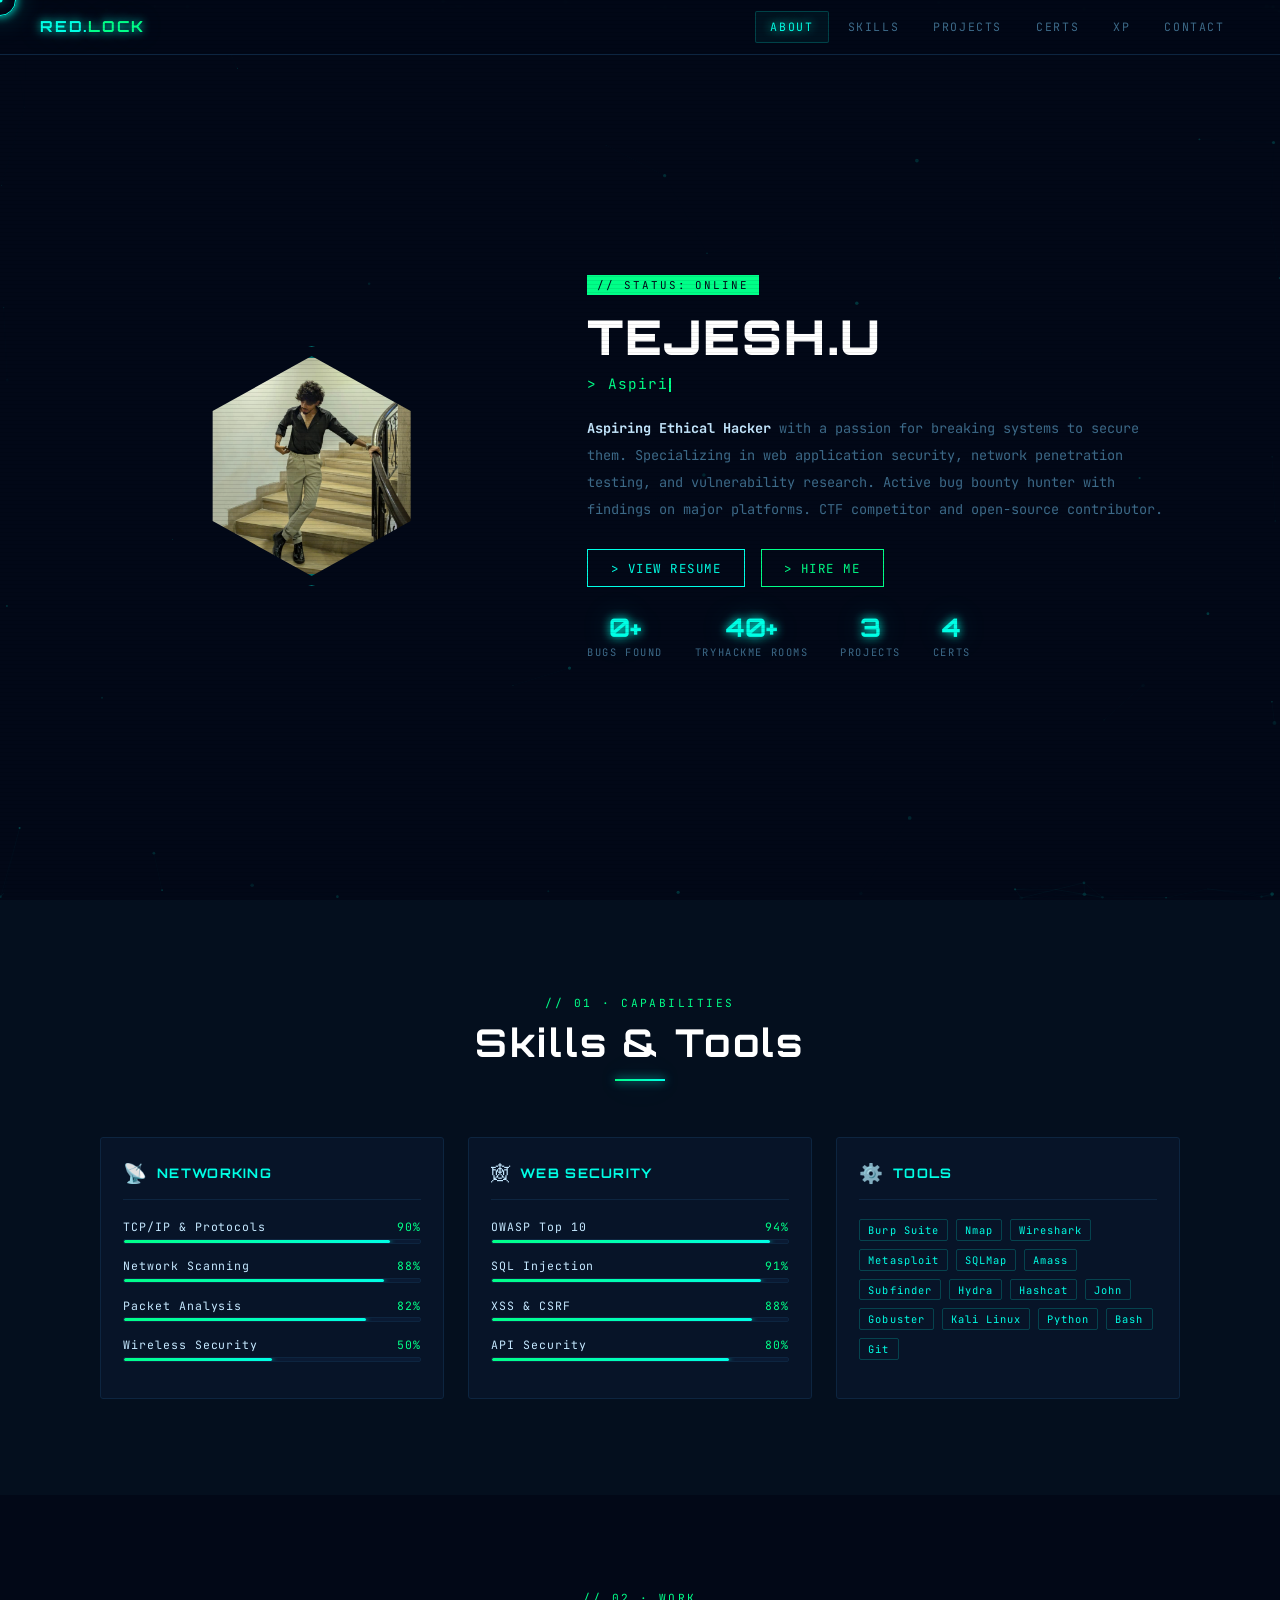
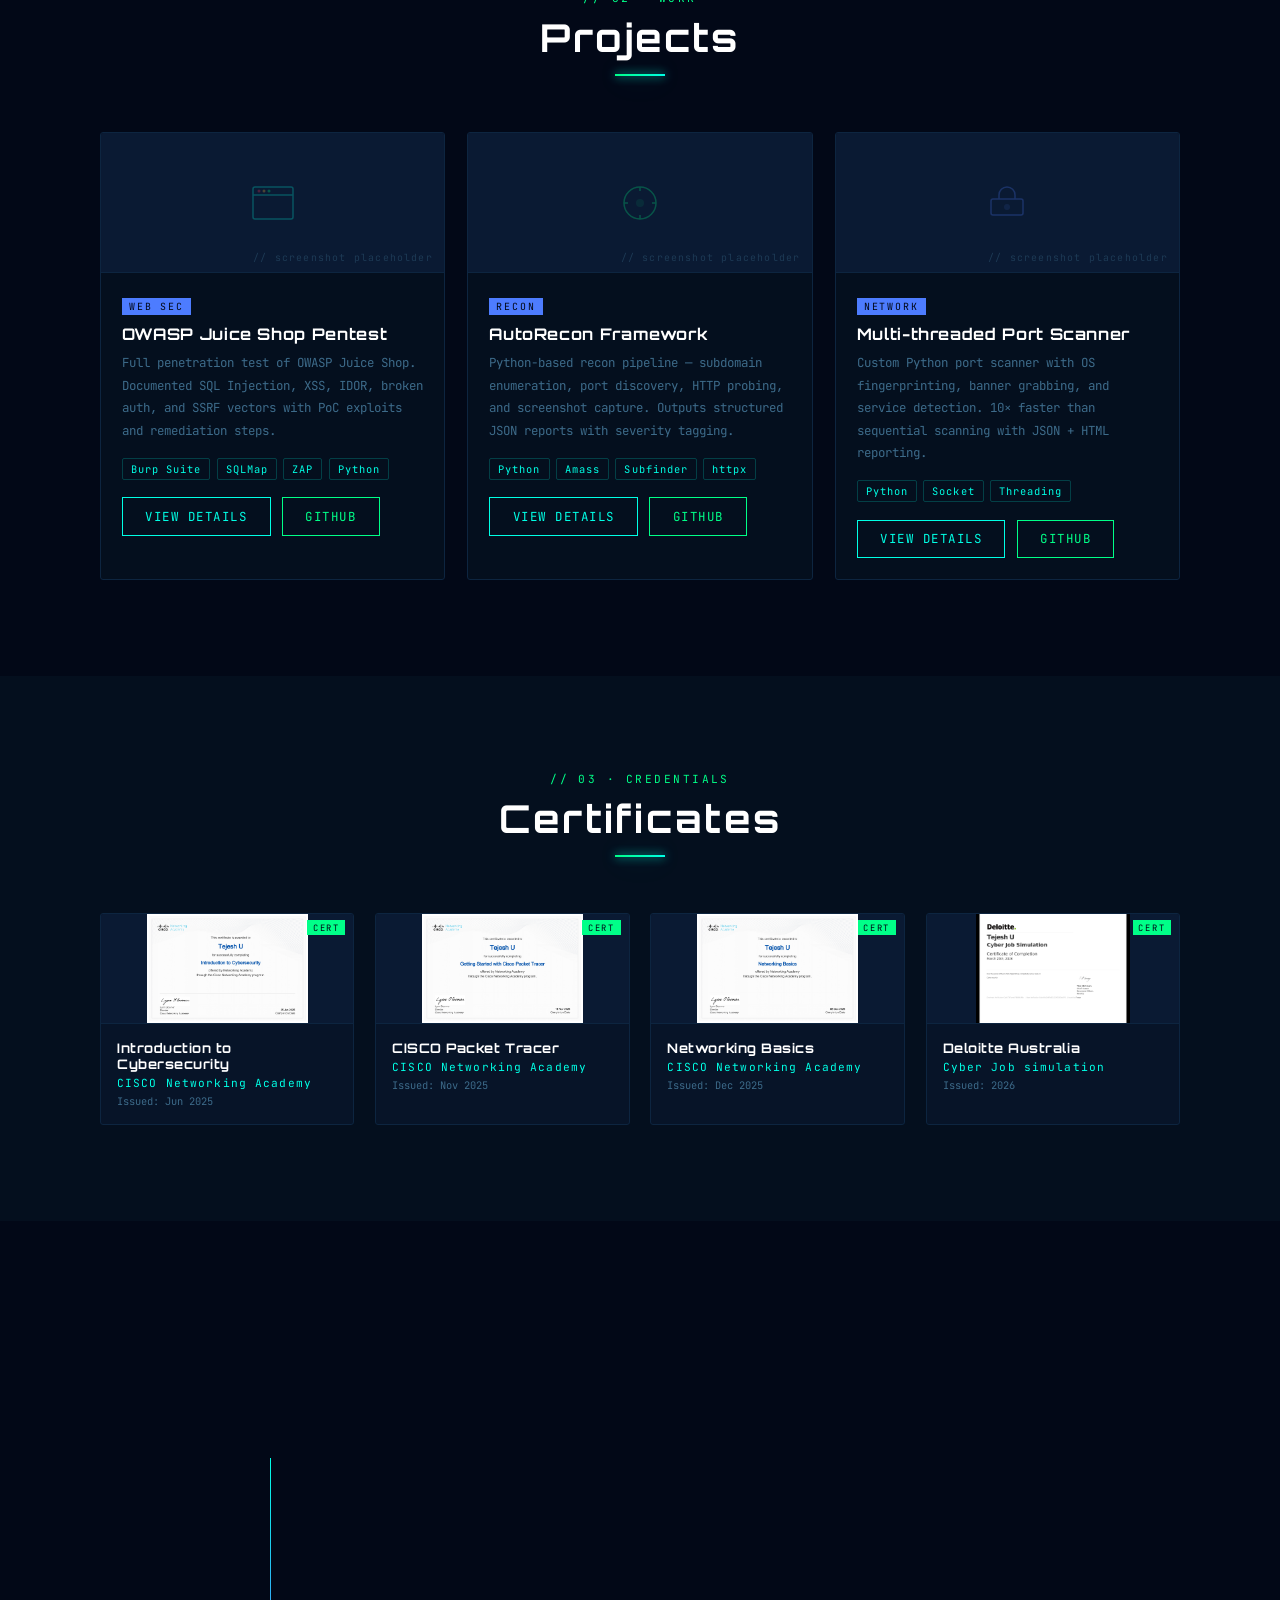
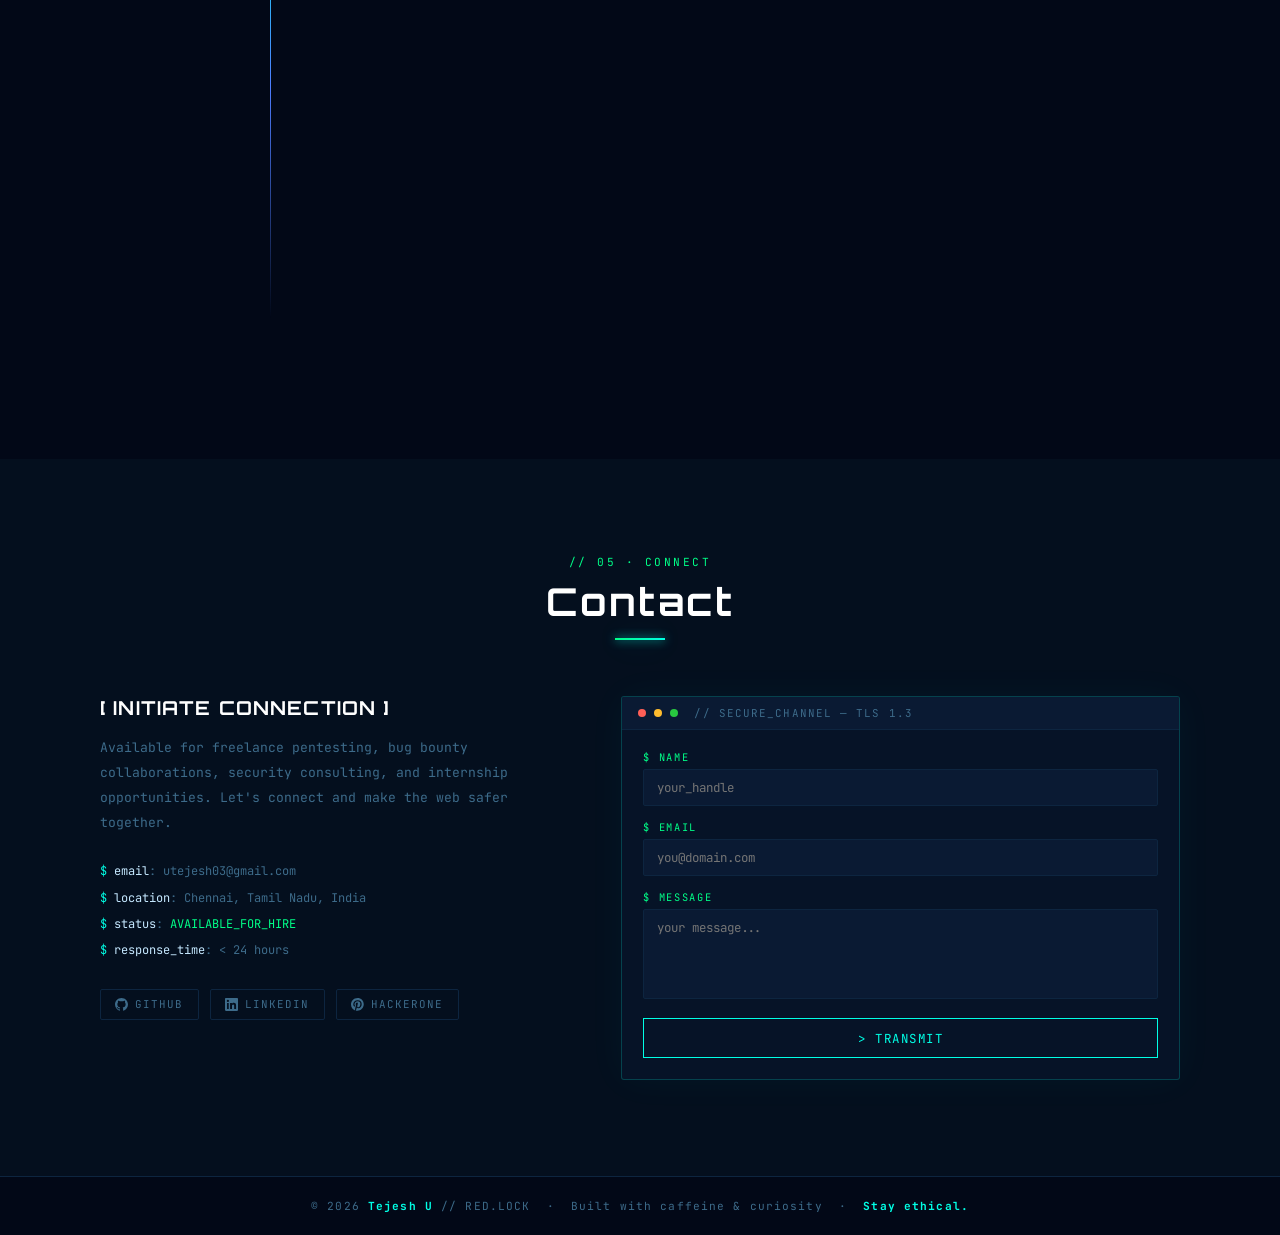
==== commit 88f07921: "updated portfolio SEO and preview" ====
--- a/index.html
+++ b/index.html
@@ -8,6 +8,11 @@
 <link href="https://fonts.googleapis.com/css2?family=JetBrains+Mono:wght@300;400;500;700&family=Orbitron:wght@400;700;900&display=swap" rel="stylesheet"/>
 <!-- Link to external stylesheet -->
 <link rel="stylesheet" href="style.css"/>
+<meta property="og:title" content="RedLock | Tejesh U Cybersecurity Portfolio">
+<meta property="og:description" content="Cybersecurity portfolio of Tejesh U. Ethical Hacker, CTF Player, Bug Bounty Learner.">
+<meta property="og:image" content="https://your-domain.com/preview.jpg">
+<meta property="og:url" content="https://your-domain.com">
+<meta property="og:type" content="website">
 </head>
 <body>
 
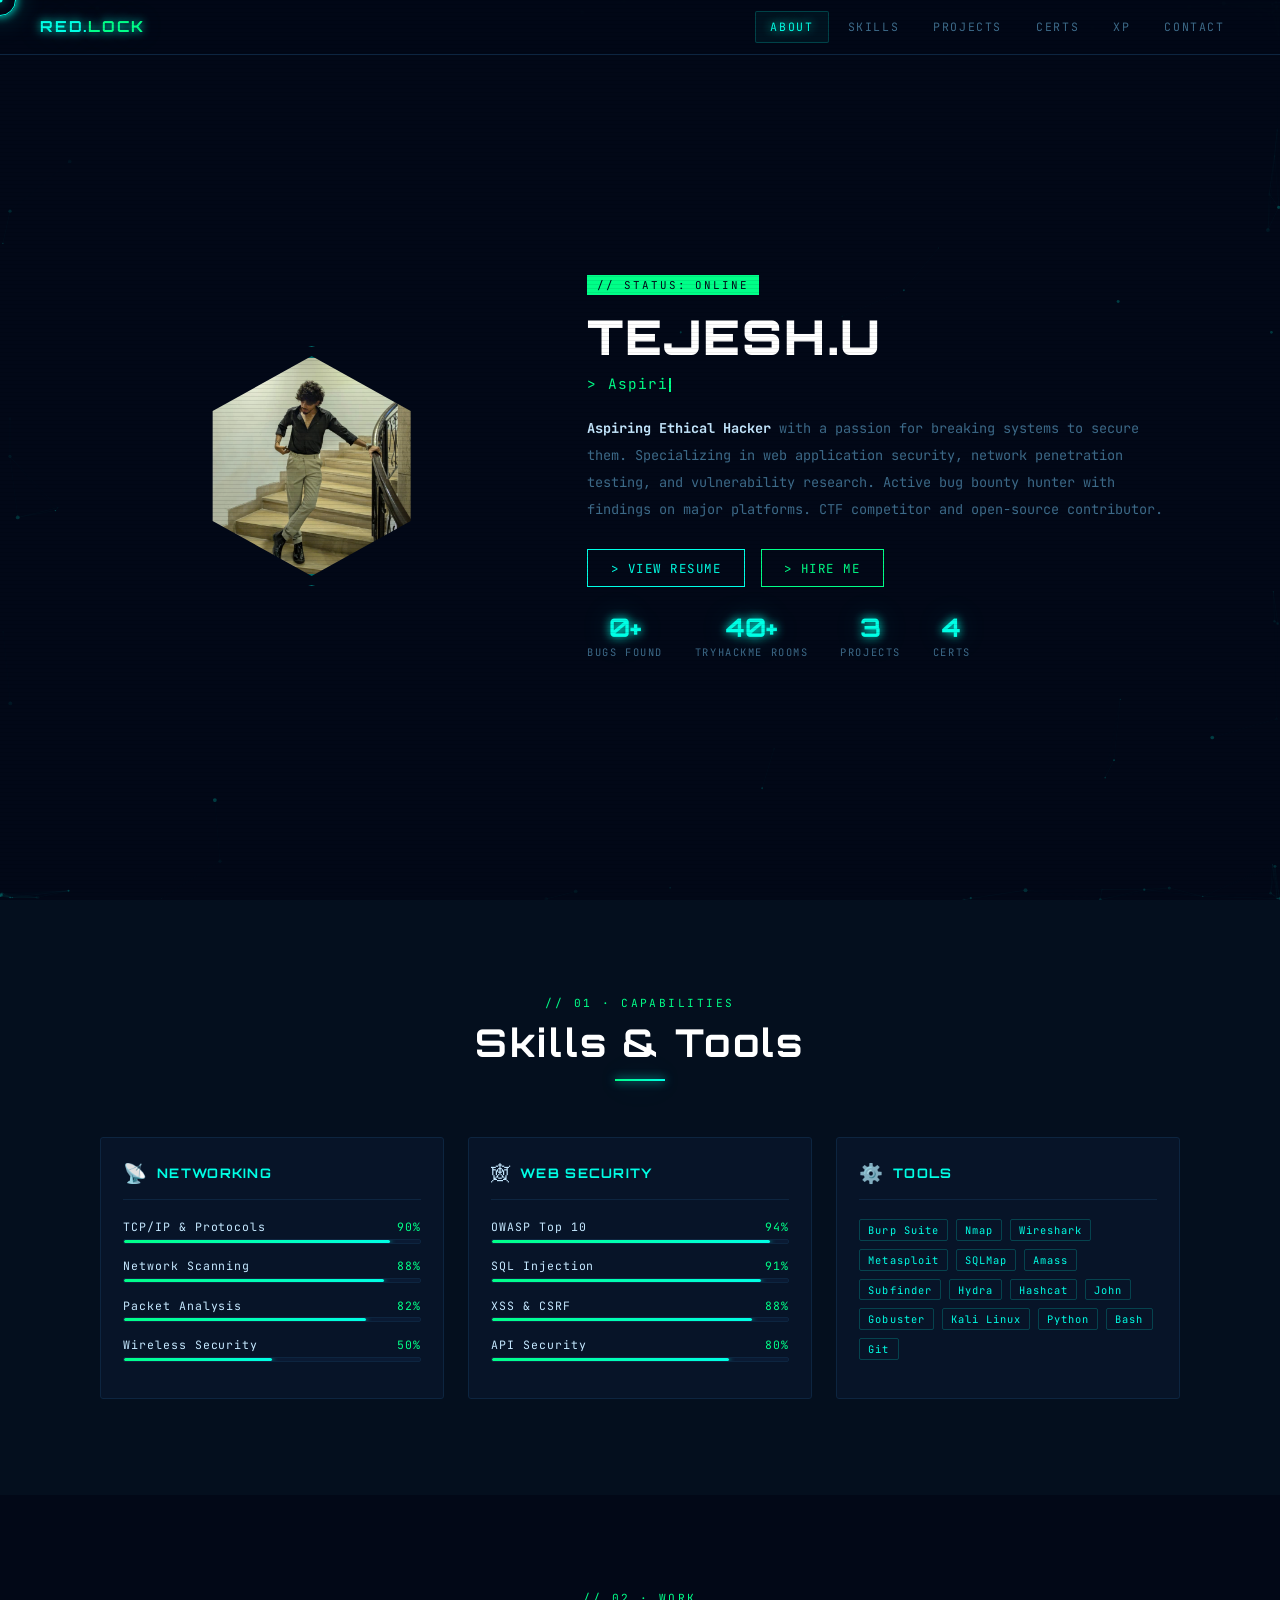
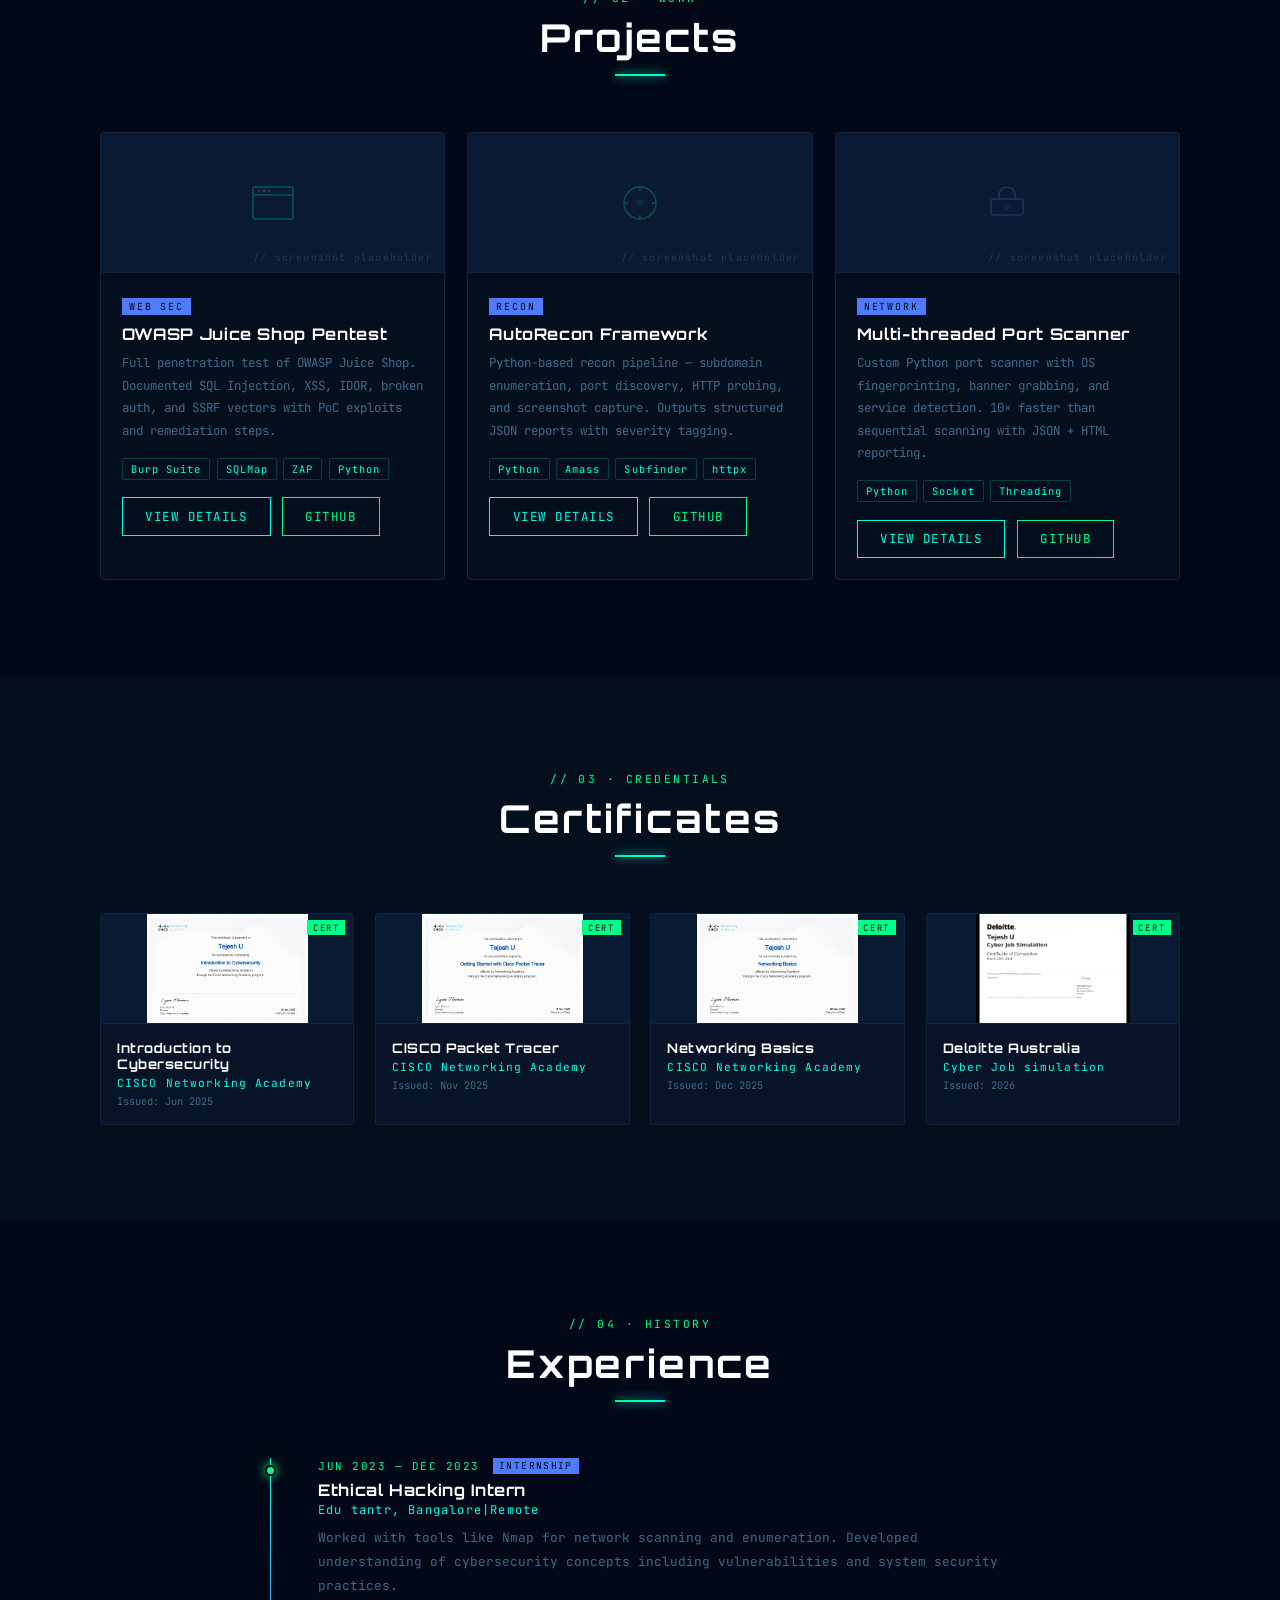
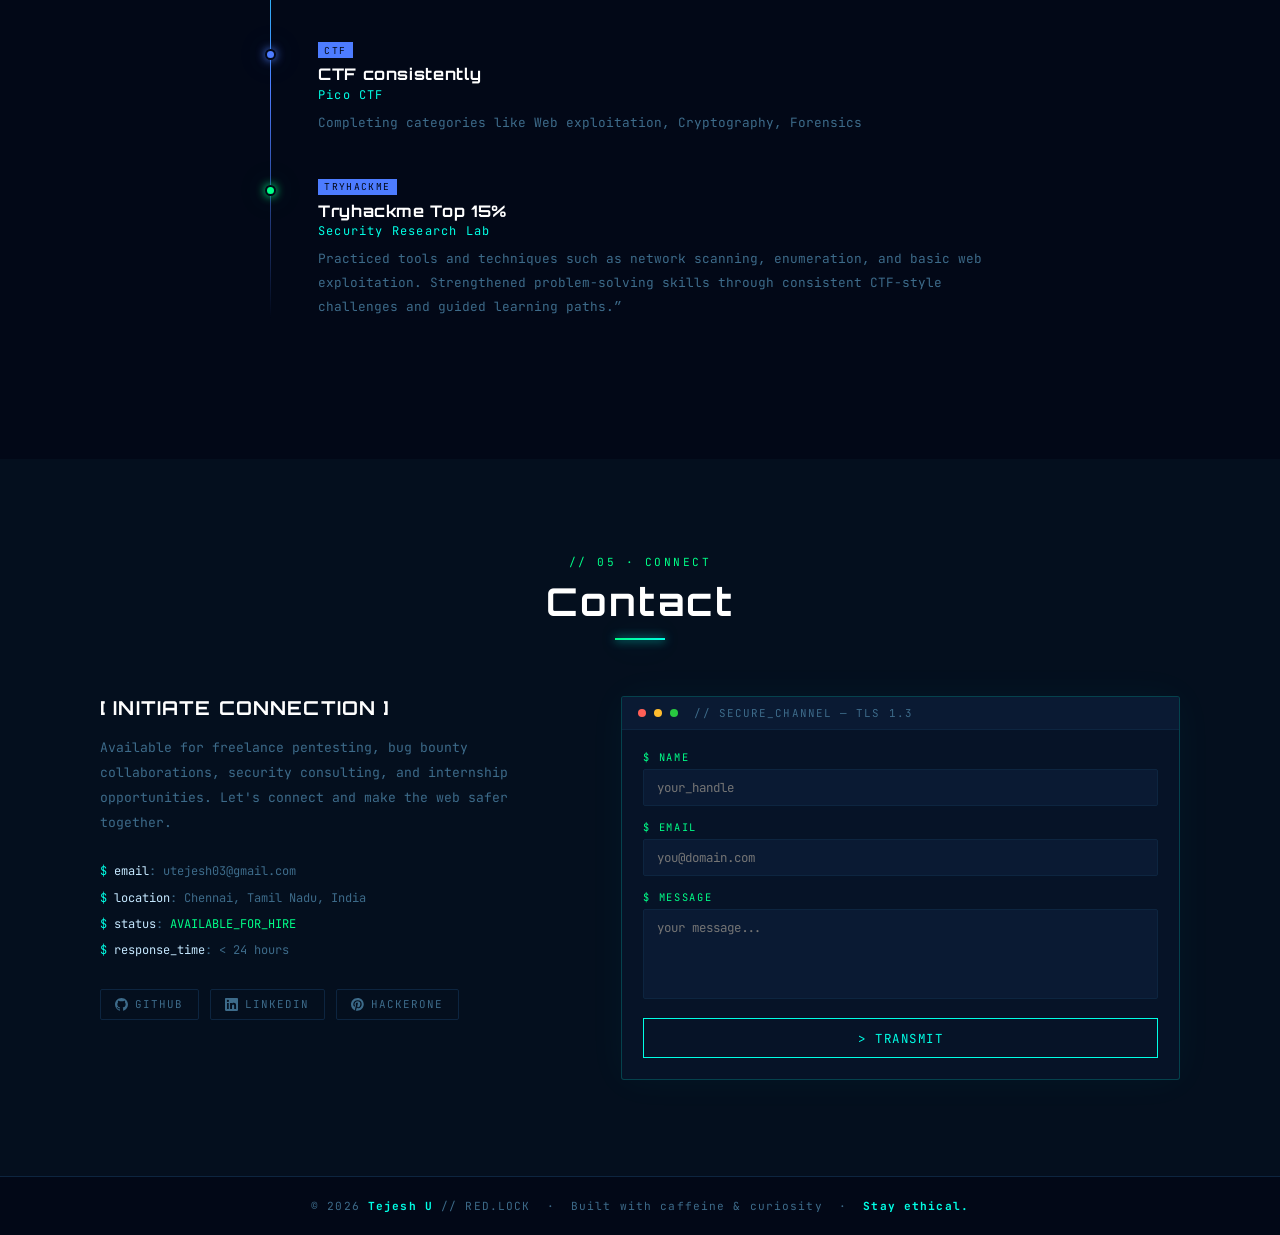
==== commit 188c02f0: "modified" ====
--- a/index.html
+++ b/index.html
@@ -10,8 +10,8 @@
 <link rel="stylesheet" href="style.css"/>
 <meta property="og:title" content="RedLock | Tejesh U Cybersecurity Portfolio">
 <meta property="og:description" content="Cybersecurity portfolio of Tejesh U. Ethical Hacker, CTF Player, Bug Bounty Learner.">
-<meta property="og:image" content="https://your-domain.com/preview.jpg">
-<meta property="og:url" content="https://your-domain.com">
+<meta property="og:image" content="https://tejesh12-08.vercel.app/image.png">
+<meta property="og:url" content="https://tejesh12-08.vercel.app">
 <meta property="og:type" content="website">
 </head>
 <body>
